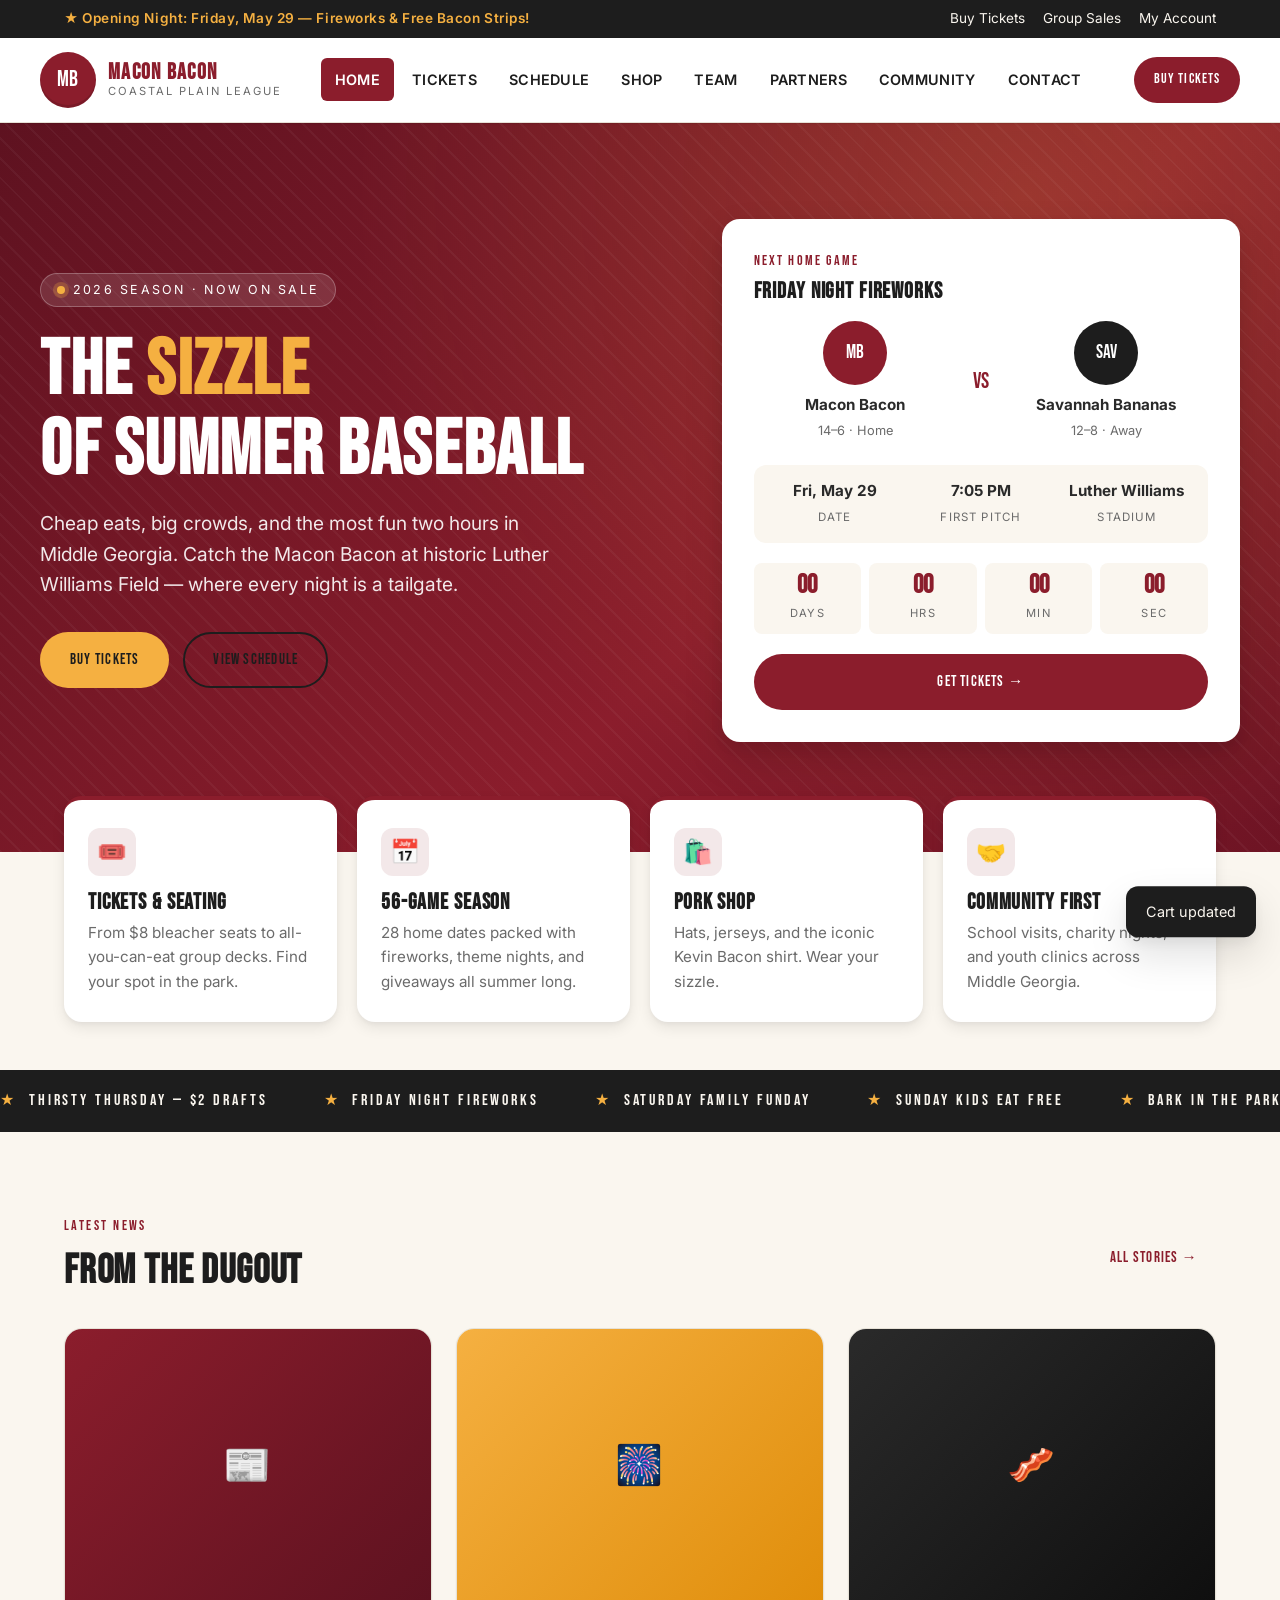
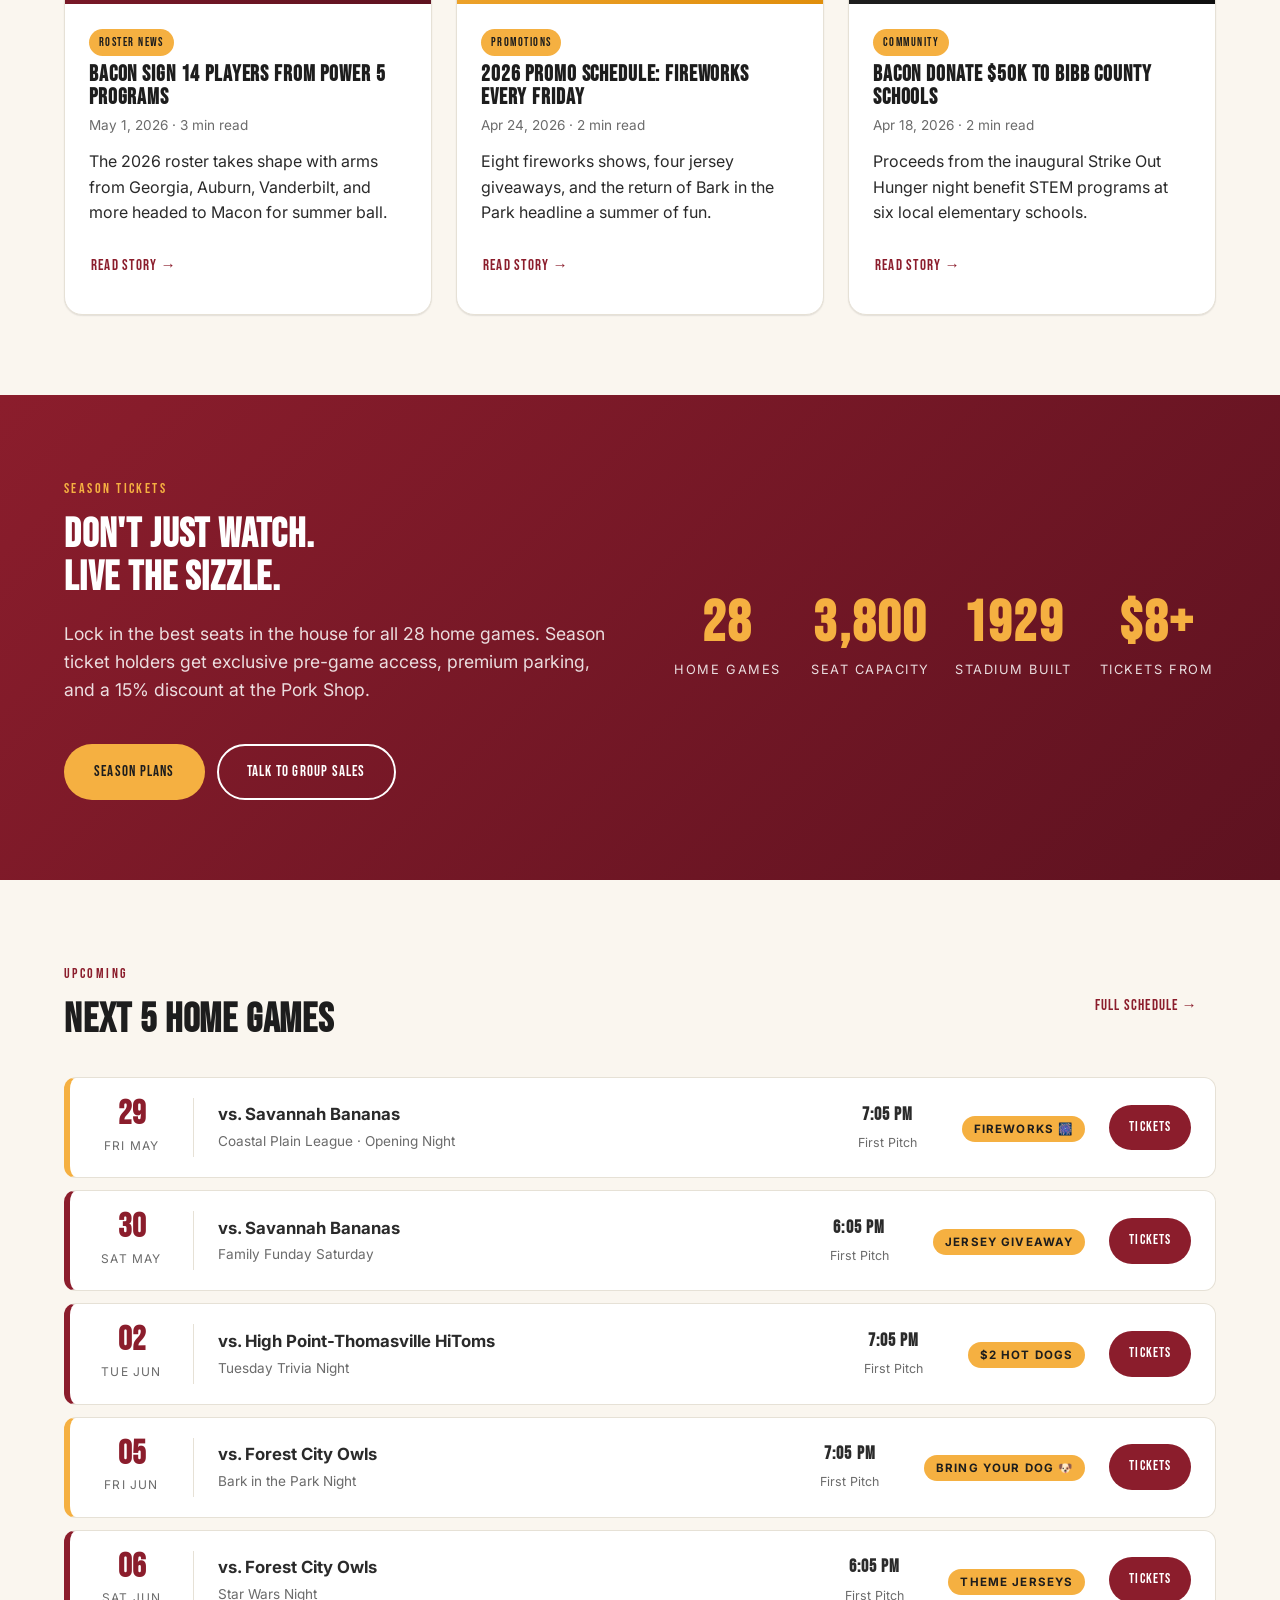
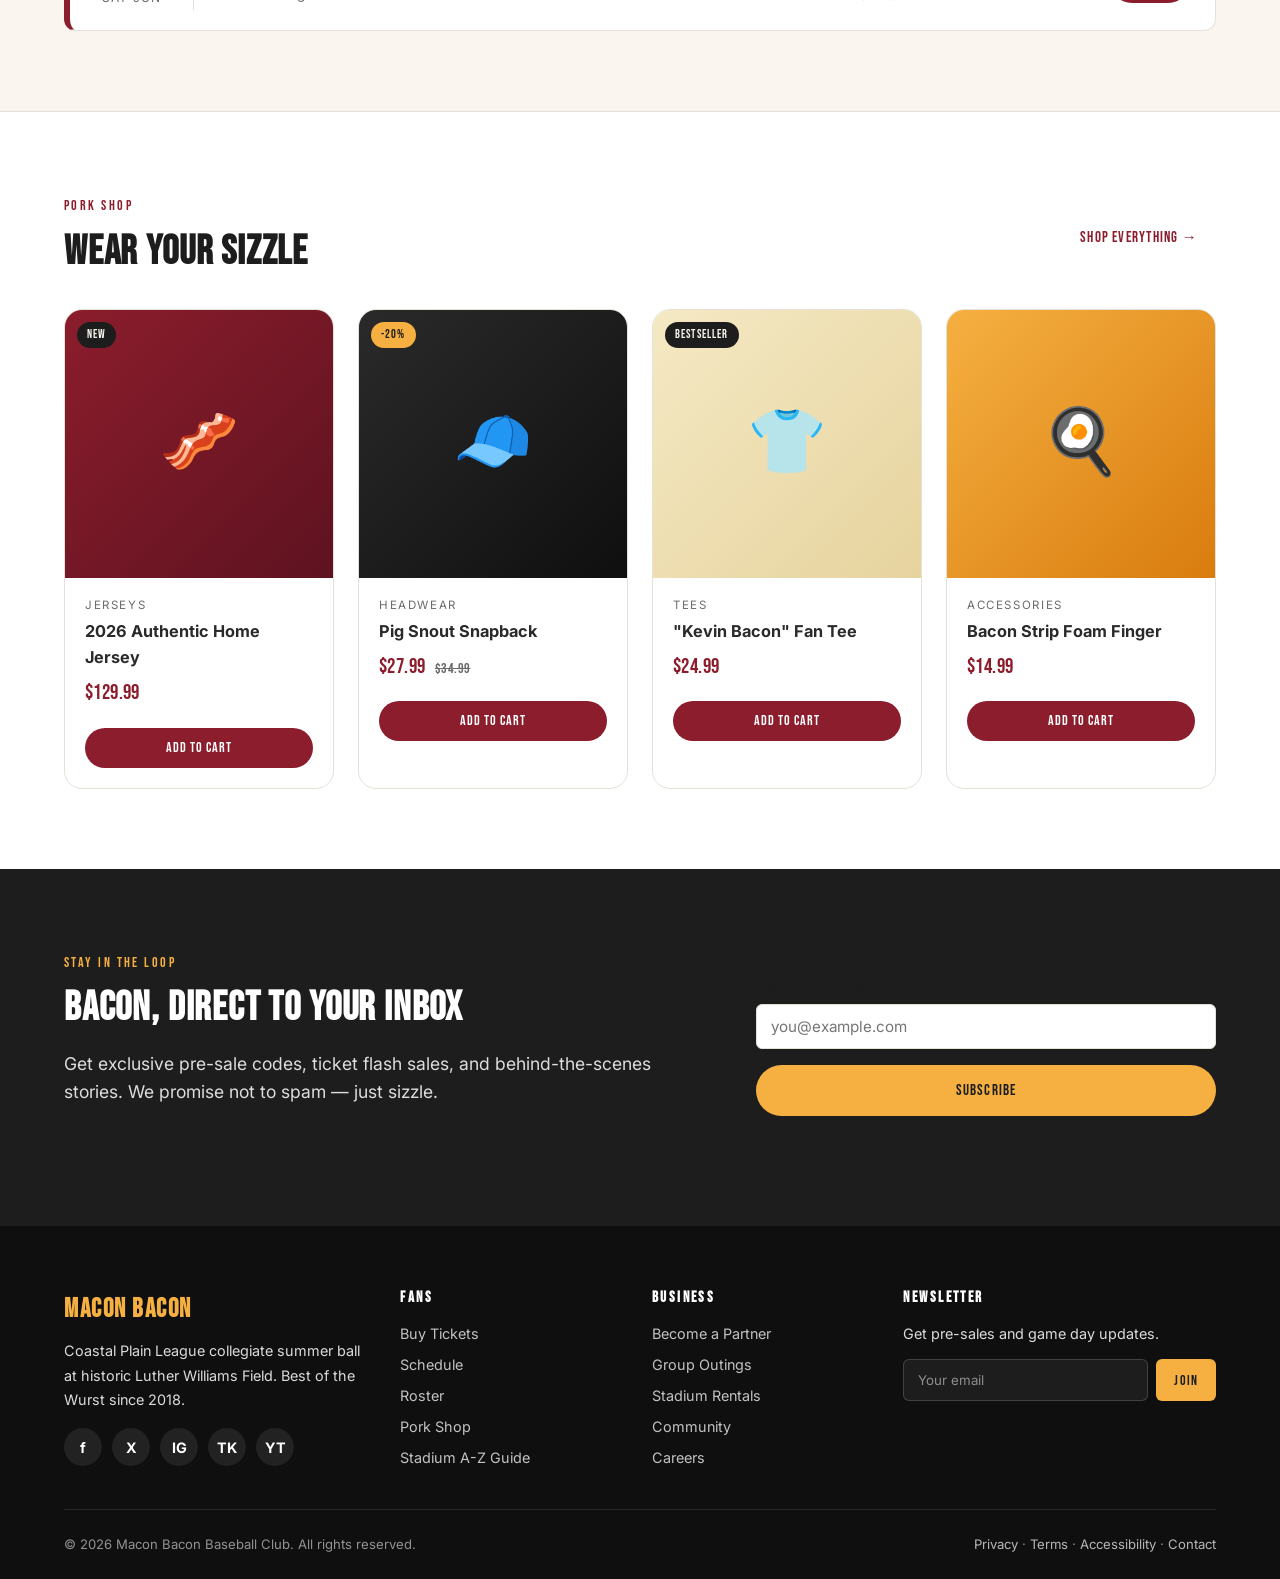
==== index.html @ 2bb83bff "Add modern demo website for Macon Bacon Eight-page static site with shared design system, responsive" ====
<!DOCTYPE html>
<html lang="en">
<head>
  <meta charset="UTF-8" />
  <meta name="viewport" content="width=device-width, initial-scale=1.0" />
  <title>Macon Bacon Baseball &mdash; Best of the Wurst</title>
  <meta name="description" content="Official home of the Macon Bacon — Coastal Plain League baseball at Luther Williams Field. Tickets, schedule, roster, merchandise and more." />
  <link rel="preconnect" href="https://fonts.googleapis.com">
  <link rel="preconnect" href="https://fonts.gstatic.com" crossorigin>
  <link href="https://fonts.googleapis.com/css2?family=Bebas+Neue&family=Inter:wght@400;500;600;700;800&display=swap" rel="stylesheet">
  <link rel="stylesheet" href="css/styles.css" />
</head>
<body>
  <!-- Top bar -->
  <div class="top-bar">
    <div class="container top-bar-inner">
      <div class="top-bar-promo">★ Opening Night: Friday, May 29 — Fireworks &amp; Free Bacon Strips!</div>
      <div class="top-bar-links">
        <a href="tickets.html">Buy Tickets</a>
        <a href="contact.html">Group Sales</a>
        <a href="#" aria-label="Account">My Account</a>
      </div>
    </div>
  </div>

  <!-- Header -->
  <header class="site-header">
    <div class="container nav">
      <a class="nav-logo" href="index.html">
        <div class="nav-logo-mark">MB</div>
        <div class="nav-logo-text">
          <strong>Macon Bacon</strong>
          <span>Coastal Plain League</span>
        </div>
      </a>
      <button class="nav-toggle" aria-label="Toggle menu"><span></span><span></span><span></span></button>
      <ul class="nav-menu">
        <li><a href="index.html">Home</a></li>
        <li><a href="tickets.html">Tickets</a></li>
        <li><a href="schedule.html">Schedule</a></li>
        <li><a href="shop.html">Shop</a></li>
        <li><a href="team.html">Team</a></li>
        <li><a href="sponsors.html">Partners</a></li>
        <li><a href="community.html">Community</a></li>
        <li><a href="contact.html">Contact</a></li>
      </ul>
      <div class="nav-actions">
        <a href="tickets.html" class="btn btn-primary btn-sm">Buy Tickets</a>
      </div>
    </div>
  </header>

  <!-- Hero -->
  <section class="hero">
    <div class="container hero-inner">
      <div>
        <span class="hero-tag"><span class="dot"></span> 2026 Season &middot; Now On Sale</span>
        <h1>The <span class="accent">Sizzle</span><br />of Summer Baseball</h1>
        <p class="lead">Cheap eats, big crowds, and the most fun two hours in Middle Georgia. Catch the Macon Bacon at historic Luther Williams Field — where every night is a tailgate.</p>
        <div class="hero-actions">
          <a href="tickets.html" class="btn btn-sizzle">Buy Tickets</a>
          <a href="schedule.html" class="btn btn-outline">View Schedule</a>
        </div>
      </div>
      <div class="hero-card">
        <div class="hero-card-eyebrow">Next Home Game</div>
        <h3 style="margin: 0;">Friday Night Fireworks</h3>
        <div class="matchup">
          <div class="matchup-team">
            <div class="crest home">MB</div>
            <strong>Macon Bacon</strong>
            <span>14&ndash;6 &middot; Home</span>
          </div>
          <div class="matchup-vs">VS</div>
          <div class="matchup-team">
            <div class="crest away">SAV</div>
            <strong>Savannah Bananas</strong>
            <span>12&ndash;8 &middot; Away</span>
          </div>
        </div>
        <div class="matchup-meta">
          <div><strong>Fri, May 29</strong><span>Date</span></div>
          <div><strong>7:05 PM</strong><span>First Pitch</span></div>
          <div><strong>Luther Williams</strong><span>Stadium</span></div>
        </div>
        <div class="countdown" data-countdown="2026-05-29T19:05:00" style="display:grid; grid-template-columns: repeat(4, 1fr); gap: 8px; margin-bottom: 20px;">
          <div style="text-align:center; background: var(--color-cream); border-radius: 8px; padding: 10px;">
            <strong style="font-family: var(--font-display); font-size: 1.6rem; display: block; line-height: 1; color: var(--color-bacon-red);" data-cd-d>00</strong>
            <span style="font-size:.7rem; letter-spacing: .12em; text-transform: uppercase; color: var(--color-muted);">Days</span>
          </div>
          <div style="text-align:center; background: var(--color-cream); border-radius: 8px; padding: 10px;">
            <strong style="font-family: var(--font-display); font-size: 1.6rem; display: block; line-height: 1; color: var(--color-bacon-red);" data-cd-h>00</strong>
            <span style="font-size:.7rem; letter-spacing: .12em; text-transform: uppercase; color: var(--color-muted);">Hrs</span>
          </div>
          <div style="text-align:center; background: var(--color-cream); border-radius: 8px; padding: 10px;">
            <strong style="font-family: var(--font-display); font-size: 1.6rem; display: block; line-height: 1; color: var(--color-bacon-red);" data-cd-m>00</strong>
            <span style="font-size:.7rem; letter-spacing: .12em; text-transform: uppercase; color: var(--color-muted);">Min</span>
          </div>
          <div style="text-align:center; background: var(--color-cream); border-radius: 8px; padding: 10px;">
            <strong style="font-family: var(--font-display); font-size: 1.6rem; display: block; line-height: 1; color: var(--color-bacon-red);" data-cd-s>00</strong>
            <span style="font-size:.7rem; letter-spacing: .12em; text-transform: uppercase; color: var(--color-muted);">Sec</span>
          </div>
        </div>
        <a href="tickets.html" class="btn btn-primary btn-block">Get Tickets &rarr;</a>
      </div>
    </div>
  </section>

  <!-- Features -->
  <section class="section-tight" style="padding-top: 0;">
    <div class="container">
      <div class="features">
        <div class="feature">
          <div class="feature-icon">🎟️</div>
          <h3>Tickets &amp; Seating</h3>
          <p>From $8 bleacher seats to all-you-can-eat group decks. Find your spot in the park.</p>
        </div>
        <div class="feature">
          <div class="feature-icon">📅</div>
          <h3>56-Game Season</h3>
          <p>28 home dates packed with fireworks, theme nights, and giveaways all summer long.</p>
        </div>
        <div class="feature">
          <div class="feature-icon">🛍️</div>
          <h3>Pork Shop</h3>
          <p>Hats, jerseys, and the iconic Kevin Bacon shirt. Wear your sizzle.</p>
        </div>
        <div class="feature">
          <div class="feature-icon">🤝</div>
          <h3>Community First</h3>
          <p>School visits, charity nights, and youth clinics across Middle Georgia.</p>
        </div>
      </div>
    </div>
  </section>

  <!-- Promo strip -->
  <div class="promo-strip">
    <div class="promo-strip-inner">
      <span>Thirsty Thursday — $2 Drafts</span>
      <span>Friday Night Fireworks</span>
      <span>Saturday Family Funday</span>
      <span>Sunday Kids Eat Free</span>
      <span>Bark in the Park — Bring Your Dog</span>
      <span>Military Appreciation Night</span>
      <span>Thirsty Thursday — $2 Drafts</span>
      <span>Friday Night Fireworks</span>
      <span>Saturday Family Funday</span>
      <span>Sunday Kids Eat Free</span>
      <span>Bark in the Park — Bring Your Dog</span>
      <span>Military Appreciation Night</span>
    </div>
  </div>

  <!-- News & Updates -->
  <section class="section">
    <div class="container">
      <div class="flex-between mb-3">
        <div>
          <span class="eyebrow">Latest News</span>
          <h2 class="section-title">From the Dugout</h2>
        </div>
        <a href="#" class="btn btn-ghost">All Stories &rarr;</a>
      </div>
      <div class="grid grid-3">
        <article class="card">
          <div class="card-img hero-bg">📰</div>
          <div class="card-body">
            <span class="card-tag">Roster News</span>
            <h3 class="card-title">Bacon Sign 14 Players from Power 5 Programs</h3>
            <div class="card-meta">May 1, 2026 &middot; 3 min read</div>
            <p>The 2026 roster takes shape with arms from Georgia, Auburn, Vanderbilt, and more headed to Macon for summer ball.</p>
            <a href="#" class="btn btn-ghost" style="padding-left:0;">Read Story &rarr;</a>
          </div>
        </article>
        <article class="card">
          <div class="card-img gold-bg">🎆</div>
          <div class="card-body">
            <span class="card-tag">Promotions</span>
            <h3 class="card-title">2026 Promo Schedule: Fireworks Every Friday</h3>
            <div class="card-meta">Apr 24, 2026 &middot; 2 min read</div>
            <p>Eight fireworks shows, four jersey giveaways, and the return of Bark in the Park headline a summer of fun.</p>
            <a href="#" class="btn btn-ghost" style="padding-left:0;">Read Story &rarr;</a>
          </div>
        </article>
        <article class="card">
          <div class="card-img dark-bg">🥓</div>
          <div class="card-body">
            <span class="card-tag">Community</span>
            <h3 class="card-title">Bacon Donate $50K to Bibb County Schools</h3>
            <div class="card-meta">Apr 18, 2026 &middot; 2 min read</div>
            <p>Proceeds from the inaugural Strike Out Hunger night benefit STEM programs at six local elementary schools.</p>
            <a href="#" class="btn btn-ghost" style="padding-left:0;">Read Story &rarr;</a>
          </div>
        </article>
      </div>
    </div>
  </section>

  <!-- Tickets CTA -->
  <section class="section section-red">
    <div class="container">
      <div style="display: grid; grid-template-columns: 1fr 1fr; gap: 56px; align-items: center;">
        <div>
          <span class="eyebrow">Season Tickets</span>
          <h2>Don't Just Watch.<br />Live the Sizzle.</h2>
          <p class="section-lead">Lock in the best seats in the house for all 28 home games. Season ticket holders get exclusive pre-game access, premium parking, and a 15% discount at the Pork Shop.</p>
          <div style="display:flex; gap: 12px; flex-wrap: wrap;">
            <a href="tickets.html" class="btn btn-sizzle">Season Plans</a>
            <a href="contact.html" class="btn btn-outline">Talk to Group Sales</a>
          </div>
        </div>
        <div class="stats">
          <div class="stat"><strong>28</strong><span>Home Games</span></div>
          <div class="stat"><strong>3,800</strong><span>Seat Capacity</span></div>
          <div class="stat"><strong>1929</strong><span>Stadium Built</span></div>
          <div class="stat"><strong>$8+</strong><span>Tickets From</span></div>
        </div>
      </div>
    </div>
  </section>

  <!-- Upcoming games -->
  <section class="section">
    <div class="container">
      <div class="flex-between mb-3">
        <div>
          <span class="eyebrow">Upcoming</span>
          <h2 class="section-title">Next 5 Home Games</h2>
        </div>
        <a href="schedule.html" class="btn btn-ghost">Full Schedule &rarr;</a>
      </div>
      <div class="schedule-list">
        <div class="game-row is-promo">
          <div class="game-date"><strong>29</strong><span>Fri May</span></div>
          <div class="game-matchup"><strong>vs. Savannah Bananas</strong><span>Coastal Plain League &middot; Opening Night</span></div>
          <div class="game-time"><strong>7:05 PM</strong><span>First Pitch</span></div>
          <div><span class="game-promo-tag">Fireworks 🎆</span></div>
          <a href="tickets.html" class="btn btn-primary btn-sm">Tickets</a>
        </div>
        <div class="game-row">
          <div class="game-date"><strong>30</strong><span>Sat May</span></div>
          <div class="game-matchup"><strong>vs. Savannah Bananas</strong><span>Family Funday Saturday</span></div>
          <div class="game-time"><strong>6:05 PM</strong><span>First Pitch</span></div>
          <div><span class="game-promo-tag">Jersey Giveaway</span></div>
          <a href="tickets.html" class="btn btn-primary btn-sm">Tickets</a>
        </div>
        <div class="game-row">
          <div class="game-date"><strong>02</strong><span>Tue Jun</span></div>
          <div class="game-matchup"><strong>vs. High Point-Thomasville HiToms</strong><span>Tuesday Trivia Night</span></div>
          <div class="game-time"><strong>7:05 PM</strong><span>First Pitch</span></div>
          <div><span class="game-promo-tag">$2 Hot Dogs</span></div>
          <a href="tickets.html" class="btn btn-primary btn-sm">Tickets</a>
        </div>
        <div class="game-row is-promo">
          <div class="game-date"><strong>05</strong><span>Fri Jun</span></div>
          <div class="game-matchup"><strong>vs. Forest City Owls</strong><span>Bark in the Park Night</span></div>
          <div class="game-time"><strong>7:05 PM</strong><span>First Pitch</span></div>
          <div><span class="game-promo-tag">Bring Your Dog 🐶</span></div>
          <a href="tickets.html" class="btn btn-primary btn-sm">Tickets</a>
        </div>
        <div class="game-row">
          <div class="game-date"><strong>06</strong><span>Sat Jun</span></div>
          <div class="game-matchup"><strong>vs. Forest City Owls</strong><span>Star Wars Night</span></div>
          <div class="game-time"><strong>6:05 PM</strong><span>First Pitch</span></div>
          <div><span class="game-promo-tag">Theme Jerseys</span></div>
          <a href="tickets.html" class="btn btn-primary btn-sm">Tickets</a>
        </div>
      </div>
    </div>
  </section>

  <!-- Featured merch -->
  <section class="section" style="background: var(--color-white); border-top: 1px solid var(--color-line);">
    <div class="container">
      <div class="flex-between mb-3">
        <div>
          <span class="eyebrow">Pork Shop</span>
          <h2 class="section-title">Wear Your Sizzle</h2>
        </div>
        <a href="shop.html" class="btn btn-ghost">Shop Everything &rarr;</a>
      </div>
      <div class="shop-grid">
        <div class="product">
          <div class="product-img bg-jersey">
            <span class="product-badge">New</span>
            🥓
          </div>
          <div class="product-body">
            <div class="product-cat">Jerseys</div>
            <div class="product-name">2026 Authentic Home Jersey</div>
            <div class="product-price">$129.99</div>
          </div>
          <div class="product-actions">
            <button class="btn btn-primary btn-sm btn-block" data-add-to-cart data-product="2026 Home Jersey">Add to Cart</button>
          </div>
        </div>
        <div class="product">
          <div class="product-img bg-hat">
            <span class="product-badge sale">-20%</span>
            🧢
          </div>
          <div class="product-body">
            <div class="product-cat">Headwear</div>
            <div class="product-name">Pig Snout Snapback</div>
            <div class="product-price">$27.99 <s>$34.99</s></div>
          </div>
          <div class="product-actions">
            <button class="btn btn-primary btn-sm btn-block" data-add-to-cart data-product="Pig Snout Snapback">Add to Cart</button>
          </div>
        </div>
        <div class="product">
          <div class="product-img bg-tee">
            <span class="product-badge">Bestseller</span>
            👕
          </div>
          <div class="product-body">
            <div class="product-cat">Tees</div>
            <div class="product-name">"Kevin Bacon" Fan Tee</div>
            <div class="product-price">$24.99</div>
          </div>
          <div class="product-actions">
            <button class="btn btn-primary btn-sm btn-block" data-add-to-cart data-product="Kevin Bacon Tee">Add to Cart</button>
          </div>
        </div>
        <div class="product">
          <div class="product-img bg-acc">
            🍳
          </div>
          <div class="product-body">
            <div class="product-cat">Accessories</div>
            <div class="product-name">Bacon Strip Foam Finger</div>
            <div class="product-price">$14.99</div>
          </div>
          <div class="product-actions">
            <button class="btn btn-primary btn-sm btn-block" data-add-to-cart data-product="Foam Finger">Add to Cart</button>
          </div>
        </div>
      </div>
    </div>
  </section>

  <!-- Newsletter -->
  <section class="section section-dark">
    <div class="container" style="display: grid; grid-template-columns: 1.4fr 1fr; gap: 48px; align-items: center;">
      <div>
        <span class="eyebrow">Stay in the Loop</span>
        <h2>Bacon, Direct to Your Inbox</h2>
        <p class="section-lead">Get exclusive pre-sale codes, ticket flash sales, and behind-the-scenes stories. We promise not to spam — just sizzle.</p>
      </div>
      <form class="form" data-demo-form>
        <div class="form-field">
          <label for="email">Email Address</label>
          <input id="email" type="email" placeholder="you@example.com" required />
        </div>
        <button type="submit" class="btn btn-sizzle">Subscribe</button>
        <div class="form-success">You're on the list — check your inbox for your welcome offer.</div>
      </form>
    </div>
  </section>

  <!-- Footer -->
  <footer class="site-footer footer">
    <div class="container">
      <div class="footer-grid">
        <div class="footer-brand">
          <strong>MACON BACON</strong>
          <p>Coastal Plain League collegiate summer ball at historic Luther Williams Field. Best of the Wurst since 2018.</p>
          <div class="socials">
            <a class="social-btn" href="#" aria-label="Facebook">f</a>
            <a class="social-btn" href="#" aria-label="Twitter / X">X</a>
            <a class="social-btn" href="#" aria-label="Instagram">IG</a>
            <a class="social-btn" href="#" aria-label="TikTok">TK</a>
            <a class="social-btn" href="#" aria-label="YouTube">YT</a>
          </div>
        </div>
        <div>
          <h4>Fans</h4>
          <ul class="footer-links">
            <li><a href="tickets.html">Buy Tickets</a></li>
            <li><a href="schedule.html">Schedule</a></li>
            <li><a href="team.html">Roster</a></li>
            <li><a href="shop.html">Pork Shop</a></li>
            <li><a href="#">Stadium A-Z Guide</a></li>
          </ul>
        </div>
        <div>
          <h4>Business</h4>
          <ul class="footer-links">
            <li><a href="sponsors.html">Become a Partner</a></li>
            <li><a href="contact.html">Group Outings</a></li>
            <li><a href="contact.html">Stadium Rentals</a></li>
            <li><a href="community.html">Community</a></li>
            <li><a href="#">Careers</a></li>
          </ul>
        </div>
        <div>
          <h4>Newsletter</h4>
          <p style="font-size: 0.9rem;">Get pre-sales and game day updates.</p>
          <form class="newsletter" data-demo-form>
            <input type="email" placeholder="Your email" required />
            <button type="submit">Join</button>
          </form>
          <div class="form-success" style="margin-top: 10px;">Subscribed!</div>
        </div>
      </div>
      <div class="footer-bottom">
        <div>&copy; 2026 Macon Bacon Baseball Club. All rights reserved.</div>
        <div>
          <a href="#">Privacy</a> &middot;
          <a href="#">Terms</a> &middot;
          <a href="#">Accessibility</a> &middot;
          <a href="contact.html">Contact</a>
        </div>
      </div>
    </div>
  </footer>

  <div class="cart-toast" data-cart-toast>Cart updated</div>
  <script src="js/main.js"></script>
</body>
</html>
---- css/styles.css ----
/* ==========================================================
   Macon Bacon - Modern Demo Site
   Brand: deep red/maroon, cream, sizzle gold
   ========================================================== */

:root {
  --color-bacon-red: #8b1d2c;
  --color-bacon-red-dark: #5e1220;
  --color-bacon-red-light: #b73347;
  --color-sizzle: #f5b041;
  --color-cream: #faf6ef;
  --color-charcoal: #1d1d1d;
  --color-ink: #2a2a2a;
  --color-muted: #6b6b6b;
  --color-line: #e6e1d6;
  --color-white: #ffffff;
  --color-success: #2f9e6c;
  --color-warning: #d97706;

  --font-display: 'Bebas Neue', 'Oswald', 'Arial Narrow', Impact, sans-serif;
  --font-body: 'Inter', system-ui, -apple-system, 'Segoe UI', Roboto, sans-serif;

  --shadow-sm: 0 1px 2px rgba(0, 0, 0, 0.06), 0 1px 1px rgba(0, 0, 0, 0.04);
  --shadow-md: 0 6px 14px rgba(0, 0, 0, 0.08), 0 2px 4px rgba(0, 0, 0, 0.04);
  --shadow-lg: 0 18px 40px rgba(0, 0, 0, 0.12), 0 6px 14px rgba(0, 0, 0, 0.06);

  --radius-sm: 6px;
  --radius-md: 12px;
  --radius-lg: 18px;
  --radius-pill: 999px;

  --container: 1200px;
}

/* Reset --------------------------------------------------- */
*, *::before, *::after { box-sizing: border-box; }
html { scroll-behavior: smooth; }
body {
  margin: 0;
  font-family: var(--font-body);
  font-size: 16px;
  line-height: 1.6;
  color: var(--color-ink);
  background: var(--color-cream);
  -webkit-font-smoothing: antialiased;
}
img { max-width: 100%; display: block; }
a { color: var(--color-bacon-red); text-decoration: none; transition: color 0.2s ease; }
a:hover { color: var(--color-bacon-red-dark); }
button { font-family: inherit; cursor: pointer; }
h1, h2, h3, h4 {
  font-family: var(--font-display);
  letter-spacing: 0.02em;
  line-height: 1.05;
  margin: 0 0 0.5em;
  color: var(--color-charcoal);
  text-transform: uppercase;
}
h1 { font-size: clamp(2.5rem, 5vw, 4.5rem); }
h2 { font-size: clamp(1.85rem, 3.2vw, 2.75rem); }
h3 { font-size: 1.35rem; letter-spacing: 0.04em; }
h4 { font-size: 1.05rem; letter-spacing: 0.06em; }
p { margin: 0 0 1em; }

/* Layout helpers ------------------------------------------ */
.container {
  width: 100%;
  max-width: var(--container);
  padding: 0 24px;
  margin: 0 auto;
}
.section { padding: 80px 0; }
.section-tight { padding: 48px 0; }
.section-dark {
  background: var(--color-charcoal);
  color: var(--color-cream);
}
.section-dark h1, .section-dark h2, .section-dark h3, .section-dark h4 { color: var(--color-white); }
.section-red {
  background: linear-gradient(135deg, var(--color-bacon-red) 0%, var(--color-bacon-red-dark) 100%);
  color: var(--color-white);
}
.section-red h1, .section-red h2, .section-red h3, .section-red h4 { color: var(--color-white); }

.eyebrow {
  display: inline-block;
  font-family: var(--font-display);
  letter-spacing: 0.18em;
  font-size: 0.85rem;
  color: var(--color-bacon-red);
  margin-bottom: 12px;
  text-transform: uppercase;
}
.section-dark .eyebrow, .section-red .eyebrow {
  color: var(--color-sizzle);
}
.section-title { margin-bottom: 12px; }
.section-lead {
  max-width: 720px;
  color: var(--color-muted);
  font-size: 1.1rem;
  margin-bottom: 40px;
}
.section-red .section-lead, .section-dark .section-lead { color: rgba(255, 255, 255, 0.85); }

/* Buttons ------------------------------------------------- */
.btn {
  display: inline-flex;
  align-items: center;
  justify-content: center;
  gap: 8px;
  padding: 14px 28px;
  border-radius: var(--radius-pill);
  border: 2px solid transparent;
  font-family: var(--font-display);
  letter-spacing: 0.08em;
  font-size: 0.95rem;
  text-transform: uppercase;
  text-decoration: none;
  transition: transform 0.18s ease, box-shadow 0.18s ease, background 0.18s ease, color 0.18s ease;
  white-space: nowrap;
}
.btn:hover { transform: translateY(-2px); box-shadow: var(--shadow-md); }
.btn-primary {
  background: var(--color-bacon-red);
  color: var(--color-white);
}
.btn-primary:hover { background: var(--color-bacon-red-dark); color: var(--color-white); }
.btn-sizzle {
  background: var(--color-sizzle);
  color: var(--color-charcoal);
}
.btn-sizzle:hover { background: #e69e2c; color: var(--color-charcoal); }
.btn-outline {
  background: transparent;
  border-color: currentColor;
  color: var(--color-charcoal);
}
.btn-outline:hover { background: var(--color-charcoal); color: var(--color-white); }
.section-dark .btn-outline, .section-red .btn-outline { color: var(--color-white); }
.section-dark .btn-outline:hover, .section-red .btn-outline:hover {
  background: var(--color-white);
  color: var(--color-bacon-red);
}
.btn-ghost {
  background: transparent;
  color: var(--color-bacon-red);
  padding: 10px 16px;
}
.btn-ghost:hover { background: rgba(139, 29, 44, 0.08); color: var(--color-bacon-red-dark); }
.btn-sm { padding: 10px 18px; font-size: 0.85rem; }
.btn-block { width: 100%; }

/* Top bar + navigation ----------------------------------- */
.top-bar {
  background: var(--color-charcoal);
  color: var(--color-cream);
  font-size: 0.85rem;
  padding: 8px 0;
}
.top-bar-inner {
  display: flex;
  justify-content: space-between;
  align-items: center;
  flex-wrap: wrap;
  gap: 12px;
}
.top-bar a { color: var(--color-cream); }
.top-bar a:hover { color: var(--color-sizzle); }
.top-bar-links { display: flex; gap: 18px; }
.top-bar-promo { color: var(--color-sizzle); font-weight: 600; letter-spacing: 0.04em; }

.site-header {
  background: var(--color-white);
  border-bottom: 1px solid var(--color-line);
  position: sticky;
  top: 0;
  z-index: 100;
  box-shadow: var(--shadow-sm);
}
.nav {
  display: flex;
  align-items: center;
  justify-content: space-between;
  gap: 24px;
  padding: 14px 0;
}
.nav-logo {
  display: flex;
  align-items: center;
  gap: 12px;
  text-decoration: none;
  color: var(--color-charcoal);
}
.nav-logo-mark {
  width: 56px;
  height: 56px;
  border-radius: 50%;
  background: var(--color-bacon-red);
  display: grid;
  place-items: center;
  color: var(--color-white);
  font-family: var(--font-display);
  font-size: 1.4rem;
  letter-spacing: 0.04em;
  box-shadow: inset 0 -3px 0 rgba(0, 0, 0, 0.12);
}
.nav-logo-text {
  display: flex;
  flex-direction: column;
  line-height: 1;
}
.nav-logo-text strong {
  font-family: var(--font-display);
  font-size: 1.35rem;
  letter-spacing: 0.06em;
  color: var(--color-bacon-red);
}
.nav-logo-text span {
  font-size: 0.7rem;
  letter-spacing: 0.18em;
  text-transform: uppercase;
  color: var(--color-muted);
  margin-top: 2px;
}
.nav-menu {
  display: flex;
  gap: 4px;
  list-style: none;
  margin: 0;
  padding: 0;
}
.nav-menu a {
  display: inline-block;
  padding: 10px 14px;
  font-weight: 600;
  font-size: 0.9rem;
  color: var(--color-charcoal);
  border-radius: var(--radius-sm);
  letter-spacing: 0.02em;
  text-transform: uppercase;
}
.nav-menu a:hover, .nav-menu a.is-active {
  background: var(--color-bacon-red);
  color: var(--color-white);
}
.nav-actions { display: flex; gap: 10px; align-items: center; }
.nav-toggle {
  display: none;
  background: transparent;
  border: 0;
  width: 44px;
  height: 44px;
  padding: 0;
  position: relative;
}
.nav-toggle span {
  display: block;
  width: 26px;
  height: 3px;
  background: var(--color-charcoal);
  margin: 5px auto;
  border-radius: 2px;
  transition: transform 0.2s ease, opacity 0.2s ease;
}

/* Hero --------------------------------------------------- */
.hero {
  position: relative;
  background:
    radial-gradient(circle at 80% 10%, rgba(245, 176, 65, 0.18), transparent 55%),
    linear-gradient(135deg, var(--color-bacon-red-dark) 0%, var(--color-bacon-red) 60%, #6e1424 100%);
  color: var(--color-white);
  overflow: hidden;
}
.hero::before {
  content: "";
  position: absolute;
  inset: 0;
  background-image:
    repeating-linear-gradient(45deg, rgba(255,255,255,0.04) 0 2px, transparent 2px 14px);
  pointer-events: none;
}
.hero-inner {
  position: relative;
  display: grid;
  grid-template-columns: 1.1fr 0.9fr;
  gap: 48px;
  align-items: center;
  padding: 96px 0 110px;
}
.hero-tag {
  display: inline-flex;
  align-items: center;
  gap: 8px;
  background: rgba(255, 255, 255, 0.12);
  border: 1px solid rgba(255, 255, 255, 0.25);
  border-radius: var(--radius-pill);
  padding: 6px 16px;
  font-size: 0.78rem;
  letter-spacing: 0.18em;
  text-transform: uppercase;
  margin-bottom: 24px;
}
.hero-tag .dot {
  width: 8px; height: 8px; border-radius: 50%; background: var(--color-sizzle);
  box-shadow: 0 0 0 4px rgba(245, 176, 65, 0.25);
  animation: pulse 1.6s infinite;
}
@keyframes pulse {
  0%, 100% { box-shadow: 0 0 0 4px rgba(245, 176, 65, 0.25); }
  50% { box-shadow: 0 0 0 10px rgba(245, 176, 65, 0); }
}
.hero h1 {
  color: var(--color-white);
  font-size: clamp(2.8rem, 6vw, 5.5rem);
  margin-bottom: 16px;
}
.hero h1 .accent { color: var(--color-sizzle); }
.hero p.lead {
  font-size: 1.2rem;
  color: rgba(255, 255, 255, 0.9);
  max-width: 540px;
  margin-bottom: 32px;
}
.hero-actions { display: flex; gap: 14px; flex-wrap: wrap; }

.hero-card {
  background: var(--color-white);
  color: var(--color-ink);
  padding: 32px;
  border-radius: var(--radius-lg);
  box-shadow: var(--shadow-lg);
  position: relative;
}
.hero-card::after {
  content: "";
  position: absolute;
  inset: -10px -10px auto auto;
  width: 80px;
  height: 80px;
  background: var(--color-sizzle);
  border-radius: 50%;
  z-index: -1;
}
.hero-card-eyebrow {
  font-family: var(--font-display);
  letter-spacing: 0.16em;
  text-transform: uppercase;
  color: var(--color-bacon-red);
  font-size: 0.85rem;
  margin-bottom: 8px;
}
.matchup {
  display: grid;
  grid-template-columns: 1fr auto 1fr;
  align-items: center;
  gap: 16px;
  margin: 18px 0 22px;
}
.matchup-team { text-align: center; }
.matchup-team .crest {
  width: 64px; height: 64px;
  border-radius: 50%;
  display: grid; place-items: center;
  margin: 0 auto 8px;
  font-family: var(--font-display);
  font-size: 1.2rem;
  color: var(--color-white);
}
.crest.home { background: var(--color-bacon-red); }
.crest.away { background: var(--color-charcoal); }
.matchup-team strong { display: block; font-size: 0.95rem; }
.matchup-team span { color: var(--color-muted); font-size: 0.8rem; }
.matchup-vs {
  font-family: var(--font-display);
  font-size: 1.4rem;
  color: var(--color-bacon-red);
}
.matchup-meta {
  display: grid;
  grid-template-columns: repeat(3, 1fr);
  gap: 8px;
  background: var(--color-cream);
  border-radius: var(--radius-md);
  padding: 14px 12px;
  margin-bottom: 20px;
}
.matchup-meta div { text-align: center; }
.matchup-meta strong { display: block; font-size: 0.95rem; }
.matchup-meta span { font-size: 0.72rem; color: var(--color-muted); text-transform: uppercase; letter-spacing: 0.1em; }

/* Promo strip -------------------------------------------- */
.promo-strip {
  background: var(--color-charcoal);
  color: var(--color-cream);
  padding: 18px 0;
  overflow: hidden;
}
.promo-strip-inner {
  display: flex;
  gap: 56px;
  align-items: center;
  font-family: var(--font-display);
  letter-spacing: 0.18em;
  text-transform: uppercase;
  font-size: 1rem;
  white-space: nowrap;
  animation: marquee 30s linear infinite;
}
.promo-strip-inner span { display: inline-flex; align-items: center; gap: 12px; }
.promo-strip-inner span::before {
  content: "★";
  color: var(--color-sizzle);
}
@keyframes marquee {
  from { transform: translateX(0); }
  to   { transform: translateX(-50%); }
}

/* Cards & grids ------------------------------------------ */
.grid {
  display: grid;
  gap: 24px;
}
.grid-2 { grid-template-columns: repeat(2, 1fr); }
.grid-3 { grid-template-columns: repeat(3, 1fr); }
.grid-4 { grid-template-columns: repeat(4, 1fr); }

.card {
  background: var(--color-white);
  border-radius: var(--radius-lg);
  box-shadow: var(--shadow-sm);
  border: 1px solid var(--color-line);
  overflow: hidden;
  transition: transform 0.2s ease, box-shadow 0.2s ease;
}
.card:hover { transform: translateY(-4px); box-shadow: var(--shadow-md); }
.card-body { padding: 24px; }
.card-img {
  aspect-ratio: 4 / 3;
  background: var(--color-cream);
  display: grid;
  place-items: center;
  font-family: var(--font-display);
  font-size: 2.4rem;
  color: var(--color-bacon-red);
  letter-spacing: 0.04em;
  position: relative;
  overflow: hidden;
}
.card-img.hero-bg {
  background: linear-gradient(135deg, var(--color-bacon-red) 0%, var(--color-bacon-red-dark) 100%);
  color: var(--color-sizzle);
}
.card-img.gold-bg {
  background: linear-gradient(135deg, #f5b041 0%, #e08e0b 100%);
  color: var(--color-charcoal);
}
.card-img.dark-bg {
  background: linear-gradient(135deg, #2a2a2a 0%, #0f0f0f 100%);
  color: var(--color-sizzle);
}
.card-tag {
  display: inline-block;
  background: var(--color-sizzle);
  color: var(--color-charcoal);
  font-family: var(--font-display);
  letter-spacing: 0.12em;
  font-size: 0.75rem;
  padding: 4px 10px;
  border-radius: var(--radius-pill);
  margin-bottom: 8px;
  text-transform: uppercase;
}
.card-title { margin-bottom: 6px; }
.card-meta { font-size: 0.85rem; color: var(--color-muted); margin-bottom: 12px; }

/* Feature blocks ----------------------------------------- */
.features {
  display: grid;
  grid-template-columns: repeat(4, 1fr);
  gap: 20px;
  margin-top: -56px;
  position: relative;
  z-index: 5;
}
.feature {
  background: var(--color-white);
  padding: 28px 24px;
  border-radius: var(--radius-lg);
  box-shadow: var(--shadow-md);
  border-top: 4px solid var(--color-bacon-red);
}
.feature-icon {
  width: 48px;
  height: 48px;
  border-radius: var(--radius-md);
  background: rgba(139, 29, 44, 0.1);
  display: grid;
  place-items: center;
  font-size: 1.5rem;
  margin-bottom: 16px;
}
.feature h3 { margin-bottom: 6px; }
.feature p { color: var(--color-muted); font-size: 0.95rem; margin-bottom: 0; }

/* Stats banner ------------------------------------------- */
.stats {
  display: grid;
  grid-template-columns: repeat(4, 1fr);
  gap: 24px;
  text-align: center;
}
.stat strong {
  display: block;
  font-family: var(--font-display);
  font-size: clamp(2.4rem, 5vw, 3.6rem);
  color: var(--color-sizzle);
  letter-spacing: 0.04em;
  line-height: 1;
}
.stat span {
  display: block;
  margin-top: 8px;
  text-transform: uppercase;
  letter-spacing: 0.12em;
  font-size: 0.8rem;
  color: rgba(255, 255, 255, 0.85);
}

/* Schedule ----------------------------------------------- */
.schedule-list { display: flex; flex-direction: column; gap: 12px; }
.game-row {
  display: grid;
  grid-template-columns: 100px 1fr auto auto auto;
  gap: 24px;
  align-items: center;
  background: var(--color-white);
  border: 1px solid var(--color-line);
  border-left: 6px solid var(--color-bacon-red);
  padding: 20px 24px;
  border-radius: var(--radius-md);
  transition: box-shadow 0.2s ease, transform 0.2s ease;
}
.game-row:hover { box-shadow: var(--shadow-md); transform: translateX(4px); }
.game-row.is-away { border-left-color: var(--color-charcoal); }
.game-row.is-promo { border-left-color: var(--color-sizzle); }
.game-date {
  text-align: center;
  border-right: 1px solid var(--color-line);
  padding-right: 24px;
}
.game-date strong {
  display: block;
  font-family: var(--font-display);
  font-size: 2.1rem;
  color: var(--color-bacon-red);
  line-height: 1;
}
.game-date span {
  font-size: 0.75rem;
  text-transform: uppercase;
  letter-spacing: 0.1em;
  color: var(--color-muted);
}
.game-matchup strong {
  display: block;
  font-size: 1.05rem;
  font-weight: 700;
}
.game-matchup span {
  font-size: 0.85rem;
  color: var(--color-muted);
}
.game-time {
  text-align: center;
  min-width: 100px;
}
.game-time strong {
  display: block;
  font-family: var(--font-display);
  letter-spacing: 0.06em;
  font-size: 1.1rem;
}
.game-time span { font-size: 0.78rem; color: var(--color-muted); }
.game-promo-tag {
  background: var(--color-sizzle);
  color: var(--color-charcoal);
  font-size: 0.72rem;
  letter-spacing: 0.1em;
  text-transform: uppercase;
  padding: 6px 12px;
  border-radius: var(--radius-pill);
  font-weight: 700;
}
.game-promo-tag.away { background: var(--color-charcoal); color: var(--color-cream); }

/* Filters ------------------------------------------------ */
.filter-bar {
  display: flex;
  flex-wrap: wrap;
  gap: 10px;
  background: var(--color-white);
  padding: 16px;
  border-radius: var(--radius-md);
  box-shadow: var(--shadow-sm);
  border: 1px solid var(--color-line);
  margin-bottom: 28px;
  align-items: center;
}
.filter-label { font-size: 0.85rem; color: var(--color-muted); margin-right: 4px; font-weight: 600; }
.filter-pill {
  border: 1px solid var(--color-line);
  background: var(--color-white);
  padding: 8px 16px;
  border-radius: var(--radius-pill);
  font-size: 0.85rem;
  font-weight: 600;
  color: var(--color-ink);
  transition: background 0.18s ease, color 0.18s ease, border-color 0.18s ease;
}
.filter-pill:hover { border-color: var(--color-bacon-red); }
.filter-pill.is-active {
  background: var(--color-bacon-red);
  color: var(--color-white);
  border-color: var(--color-bacon-red);
}

/* Tickets ------------------------------------------------ */
.ticket-tiers {
  display: grid;
  grid-template-columns: repeat(3, 1fr);
  gap: 24px;
}
.ticket-tier {
  background: var(--color-white);
  border-radius: var(--radius-lg);
  border: 1px solid var(--color-line);
  padding: 32px;
  text-align: center;
  position: relative;
  transition: transform 0.2s ease, box-shadow 0.2s ease;
}
.ticket-tier:hover { transform: translateY(-6px); box-shadow: var(--shadow-md); }
.ticket-tier.is-popular {
  border: 2px solid var(--color-bacon-red);
  background: linear-gradient(180deg, #fff 0%, #fff 60%, rgba(245, 176, 65, 0.1) 100%);
}
.ticket-tier.is-popular::before {
  content: "Most Popular";
  position: absolute;
  top: -14px;
  left: 50%;
  transform: translateX(-50%);
  background: var(--color-bacon-red);
  color: var(--color-white);
  font-family: var(--font-display);
  letter-spacing: 0.12em;
  font-size: 0.78rem;
  padding: 6px 14px;
  border-radius: var(--radius-pill);
  text-transform: uppercase;
}
.ticket-tier h3 { color: var(--color-bacon-red); }
.ticket-price {
  font-family: var(--font-display);
  font-size: 3.4rem;
  color: var(--color-charcoal);
  letter-spacing: 0.02em;
  margin: 12px 0;
  line-height: 1;
}
.ticket-price small {
  font-size: 0.95rem;
  color: var(--color-muted);
  font-family: var(--font-body);
  letter-spacing: 0;
}
.ticket-features {
  list-style: none;
  padding: 0;
  margin: 24px 0;
  text-align: left;
}
.ticket-features li {
  padding: 10px 0;
  border-bottom: 1px solid var(--color-line);
  display: flex;
  gap: 10px;
  align-items: flex-start;
  font-size: 0.95rem;
}
.ticket-features li::before {
  content: "✓";
  color: var(--color-success);
  font-weight: 800;
}
.ticket-features li.disabled { opacity: 0.4; }
.ticket-features li.disabled::before { content: "✕"; color: var(--color-muted); }

/* Stadium / seating chart -------------------------------- */
.seating {
  background: var(--color-white);
  border-radius: var(--radius-lg);
  border: 1px solid var(--color-line);
  padding: 32px;
  box-shadow: var(--shadow-sm);
}
.seating-chart {
  position: relative;
  background: #213b1f;
  border-radius: var(--radius-md);
  aspect-ratio: 2 / 1;
  overflow: hidden;
  display: grid;
  place-items: center;
}
.seating-chart::before {
  content: "";
  position: absolute;
  width: 80%;
  height: 80%;
  border-top: 4px solid #f5e9c4;
  border-radius: 50% 50% 0 0 / 100% 100% 0 0;
  top: 36%;
}
.field {
  position: absolute;
  bottom: 12%;
  width: 30%;
  height: 30%;
  background: #d2b16a;
  clip-path: polygon(50% 100%, 0 50%, 50% 0, 100% 50%);
}
.section-pad {
  position: absolute;
  background: var(--color-bacon-red);
  border-radius: var(--radius-sm);
  padding: 8px 12px;
  color: var(--color-white);
  font-family: var(--font-display);
  font-size: 0.82rem;
  letter-spacing: 0.06em;
  cursor: pointer;
  transition: transform 0.18s ease, background 0.18s ease;
  text-align: center;
}
.section-pad:hover { transform: scale(1.06); background: var(--color-bacon-red-dark); }
.section-pad strong { display: block; font-size: 0.95rem; }
.section-pad span { font-size: 0.7rem; opacity: 0.8; letter-spacing: 0.04em; }
.section-pad.tier-premium { background: var(--color-sizzle); color: var(--color-charcoal); }
.section-pad.tier-premium:hover { background: #e69e2c; }
.section-pad.tier-grass { background: #2f7a3e; }
.section-pad.tier-grass:hover { background: #226030; }

.seating-legend {
  display: flex;
  flex-wrap: wrap;
  gap: 18px;
  margin-top: 20px;
  font-size: 0.85rem;
}
.legend-item { display: flex; align-items: center; gap: 8px; }
.legend-swatch {
  width: 16px; height: 16px; border-radius: 4px;
}

/* Shop --------------------------------------------------- */
.shop-grid { display: grid; grid-template-columns: repeat(4, 1fr); gap: 24px; }
.product { background: var(--color-white); border-radius: var(--radius-lg); border: 1px solid var(--color-line); overflow: hidden; transition: transform 0.2s ease, box-shadow 0.2s ease; }
.product:hover { transform: translateY(-4px); box-shadow: var(--shadow-md); }
.product-img {
  aspect-ratio: 1;
  display: grid;
  place-items: center;
  font-family: var(--font-display);
  font-size: 4rem;
  position: relative;
  overflow: hidden;
}
.product-img.bg-jersey { background: linear-gradient(135deg, var(--color-bacon-red), var(--color-bacon-red-dark)); color: var(--color-sizzle); }
.product-img.bg-hat { background: linear-gradient(135deg, #2a2a2a, #0f0f0f); color: var(--color-sizzle); }
.product-img.bg-tee { background: linear-gradient(135deg, #f5e9c4, #e6d39e); color: var(--color-bacon-red); }
.product-img.bg-acc { background: linear-gradient(135deg, var(--color-sizzle), #d97c0e); color: var(--color-charcoal); }
.product-img.bg-bacon { background: linear-gradient(135deg, #b73347, #6e1424); color: #fff; }
.product-badge {
  position: absolute;
  top: 12px; left: 12px;
  background: var(--color-charcoal);
  color: var(--color-cream);
  font-family: var(--font-display);
  letter-spacing: 0.1em;
  text-transform: uppercase;
  font-size: 0.72rem;
  padding: 4px 10px;
  border-radius: var(--radius-pill);
}
.product-badge.sale { background: var(--color-sizzle); color: var(--color-charcoal); }
.product-body { padding: 18px 20px; }
.product-cat {
  font-size: 0.72rem;
  letter-spacing: 0.14em;
  text-transform: uppercase;
  color: var(--color-muted);
  margin-bottom: 4px;
}
.product-name { font-weight: 700; margin-bottom: 6px; font-size: 1.02rem; }
.product-price { font-family: var(--font-display); font-size: 1.3rem; color: var(--color-bacon-red); letter-spacing: 0.02em; }
.product-price s { color: var(--color-muted); font-size: 0.85rem; margin-left: 6px; }
.product-actions { display: flex; gap: 8px; padding: 0 20px 20px; }
.cart-toast {
  position: fixed;
  bottom: 24px;
  right: 24px;
  background: var(--color-charcoal);
  color: var(--color-cream);
  padding: 14px 20px;
  border-radius: var(--radius-md);
  font-size: 0.9rem;
  z-index: 200;
  box-shadow: var(--shadow-lg);
  transform: translateY(120%);
  transition: transform 0.3s ease;
}
.cart-toast.show { transform: translateY(0); }
.cart-toast strong { color: var(--color-sizzle); }

/* Roster ------------------------------------------------- */
.roster-grid {
  display: grid;
  grid-template-columns: repeat(4, 1fr);
  gap: 24px;
}
.player {
  background: var(--color-white);
  border-radius: var(--radius-lg);
  overflow: hidden;
  border: 1px solid var(--color-line);
  text-align: center;
  position: relative;
  transition: transform 0.2s ease, box-shadow 0.2s ease;
}
.player:hover { transform: translateY(-4px); box-shadow: var(--shadow-md); }
.player-photo {
  aspect-ratio: 1;
  background: linear-gradient(180deg, var(--color-bacon-red) 0%, var(--color-bacon-red-dark) 100%);
  display: grid;
  place-items: center;
  position: relative;
  overflow: hidden;
}
.player-photo .number {
  font-family: var(--font-display);
  font-size: 6rem;
  color: rgba(255,255,255,0.18);
  position: absolute;
  inset: 0;
  display: grid;
  place-items: center;
  letter-spacing: 0.04em;
}
.player-photo .initials {
  position: relative;
  font-family: var(--font-display);
  font-size: 3.2rem;
  color: var(--color-white);
  letter-spacing: 0.04em;
  background: rgba(0,0,0,0.18);
  width: 90px; height: 90px;
  border-radius: 50%;
  display: grid;
  place-items: center;
  border: 4px solid rgba(255,255,255,0.5);
}
.player-body { padding: 20px; }
.player-name { font-weight: 700; font-size: 1.05rem; margin-bottom: 4px; }
.player-pos { font-size: 0.8rem; letter-spacing: 0.1em; text-transform: uppercase; color: var(--color-bacon-red); font-weight: 700; }
.player-stats {
  display: flex;
  justify-content: space-around;
  padding: 12px 0;
  border-top: 1px solid var(--color-line);
  margin-top: 14px;
  font-size: 0.85rem;
}
.player-stats strong { display: block; font-family: var(--font-display); font-size: 1.1rem; color: var(--color-charcoal); }
.player-stats span { font-size: 0.7rem; text-transform: uppercase; letter-spacing: 0.1em; color: var(--color-muted); }

/* Sponsors ----------------------------------------------- */
.sponsor-tier { margin-bottom: 56px; }
.sponsor-tier-header {
  display: flex;
  justify-content: space-between;
  align-items: baseline;
  margin-bottom: 24px;
  padding-bottom: 14px;
  border-bottom: 2px solid var(--color-bacon-red);
}
.sponsor-tier-header h3 { margin: 0; }
.sponsor-tier-header span { color: var(--color-muted); font-size: 0.9rem; }
.sponsor-grid {
  display: grid;
  gap: 20px;
}
.sponsor-grid.tier-title { grid-template-columns: repeat(2, 1fr); }
.sponsor-grid.tier-gold { grid-template-columns: repeat(3, 1fr); }
.sponsor-grid.tier-silver { grid-template-columns: repeat(4, 1fr); }
.sponsor-grid.tier-community { grid-template-columns: repeat(6, 1fr); }
.sponsor {
  background: var(--color-white);
  border: 1px solid var(--color-line);
  border-radius: var(--radius-md);
  display: grid;
  place-items: center;
  aspect-ratio: 16 / 9;
  font-family: var(--font-display);
  letter-spacing: 0.12em;
  text-align: center;
  padding: 14px;
  color: var(--color-charcoal);
  transition: box-shadow 0.18s ease, transform 0.18s ease;
}
.sponsor:hover { box-shadow: var(--shadow-md); transform: translateY(-2px); }
.tier-title .sponsor { font-size: 1.6rem; }
.tier-gold .sponsor { font-size: 1.25rem; }
.tier-silver .sponsor { font-size: 1.05rem; }
.tier-community .sponsor { font-size: 0.9rem; aspect-ratio: 3/2; }

.sponsor-cta {
  background: linear-gradient(135deg, #1d1d1d 0%, #2a2a2a 100%);
  color: var(--color-cream);
  border-radius: var(--radius-lg);
  padding: 56px;
  display: grid;
  grid-template-columns: 1.5fr 1fr;
  gap: 40px;
  align-items: center;
}
.sponsor-cta h2 { color: var(--color-white); }
.sponsor-cta p { color: rgba(255,255,255,0.85); margin-bottom: 0; }
.sponsor-cta .actions { display: flex; gap: 12px; flex-wrap: wrap; }

/* Community ---------------------------------------------- */
.community-grid {
  display: grid;
  grid-template-columns: repeat(3, 1fr);
  gap: 24px;
}
.community-card {
  background: var(--color-white);
  border: 1px solid var(--color-line);
  border-radius: var(--radius-lg);
  overflow: hidden;
  transition: transform 0.2s ease, box-shadow 0.2s ease;
}
.community-card:hover { transform: translateY(-4px); box-shadow: var(--shadow-md); }
.community-img {
  aspect-ratio: 5 / 3;
  display: grid;
  place-items: center;
  font-family: var(--font-display);
  font-size: 1.6rem;
  letter-spacing: 0.06em;
  color: var(--color-white);
  text-shadow: 0 2px 8px rgba(0,0,0,0.3);
  text-align: center;
  padding: 16px;
}
.community-img.theme-1 { background: linear-gradient(135deg, var(--color-bacon-red), #5e1220); }
.community-img.theme-2 { background: linear-gradient(135deg, #2f7a3e, #1d5028); }
.community-img.theme-3 { background: linear-gradient(135deg, var(--color-sizzle), #c97a0a); color: var(--color-charcoal); text-shadow: none; }
.community-img.theme-4 { background: linear-gradient(135deg, #2a2a2a, #0f0f0f); color: var(--color-sizzle); }
.community-img.theme-5 { background: linear-gradient(135deg, #2c5282, #1a365d); }
.community-img.theme-6 { background: linear-gradient(135deg, #b73347, #5e1220); }
.community-body { padding: 24px; }
.community-body h3 { color: var(--color-bacon-red); }
.timeline {
  position: relative;
  padding-left: 28px;
  margin-top: 24px;
}
.timeline::before {
  content: "";
  position: absolute;
  left: 6px;
  top: 6px;
  bottom: 6px;
  width: 2px;
  background: var(--color-line);
}
.timeline-item {
  position: relative;
  padding-bottom: 24px;
}
.timeline-item::before {
  content: "";
  position: absolute;
  left: -28px;
  top: 8px;
  width: 14px;
  height: 14px;
  border-radius: 50%;
  background: var(--color-bacon-red);
  border: 3px solid var(--color-cream);
}
.timeline-item h4 { margin-bottom: 4px; }
.timeline-date { color: var(--color-bacon-red); font-size: 0.85rem; font-weight: 700; }

/* Forms -------------------------------------------------- */
.form { display: grid; gap: 16px; }
.form-row { display: grid; grid-template-columns: 1fr 1fr; gap: 16px; }
.form-field label {
  display: block;
  font-size: 0.78rem;
  letter-spacing: 0.1em;
  text-transform: uppercase;
  font-weight: 700;
  color: var(--color-charcoal);
  margin-bottom: 6px;
}
.form-field input,
.form-field select,
.form-field textarea {
  width: 100%;
  padding: 12px 14px;
  border: 1px solid var(--color-line);
  border-radius: var(--radius-sm);
  font-family: inherit;
  font-size: 0.95rem;
  background: var(--color-white);
  color: var(--color-ink);
  transition: border-color 0.18s ease, box-shadow 0.18s ease;
}
.form-field input:focus,
.form-field select:focus,
.form-field textarea:focus {
  outline: none;
  border-color: var(--color-bacon-red);
  box-shadow: 0 0 0 3px rgba(139, 29, 44, 0.15);
}
.form-field textarea { resize: vertical; min-height: 140px; }
.form-success {
  background: rgba(47, 158, 108, 0.12);
  color: #1f6e4a;
  border: 1px solid rgba(47, 158, 108, 0.4);
  border-radius: var(--radius-sm);
  padding: 14px 16px;
  font-weight: 600;
  display: none;
}
.form-success.show { display: block; }

.contact-grid { display: grid; grid-template-columns: 1.2fr 1fr; gap: 48px; }
.contact-info { display: flex; flex-direction: column; gap: 22px; }
.contact-item { display: flex; gap: 16px; align-items: flex-start; }
.contact-icon {
  width: 44px;
  height: 44px;
  border-radius: var(--radius-md);
  background: rgba(139, 29, 44, 0.1);
  display: grid;
  place-items: center;
  font-size: 1.2rem;
  flex-shrink: 0;
}
.contact-item h4 { margin-bottom: 4px; }
.contact-item p { margin: 0; color: var(--color-muted); font-size: 0.95rem; }
.map-card {
  background: linear-gradient(135deg, #2f7a3e, #1d5028);
  border-radius: var(--radius-md);
  aspect-ratio: 16/9;
  display: grid;
  place-items: center;
  color: var(--color-white);
  font-family: var(--font-display);
  letter-spacing: 0.06em;
  text-align: center;
  padding: 24px;
  position: relative;
  overflow: hidden;
}
.map-card::before {
  content: "";
  position: absolute;
  inset: 0;
  background-image:
    repeating-linear-gradient(0deg, rgba(255,255,255,0.08) 0 1px, transparent 1px 24px),
    repeating-linear-gradient(90deg, rgba(255,255,255,0.08) 0 1px, transparent 1px 24px);
}
.map-card-pin {
  position: relative;
  background: var(--color-bacon-red);
  border: 4px solid var(--color-cream);
  border-radius: 50%;
  width: 32px;
  height: 32px;
  margin-bottom: 12px;
  box-shadow: 0 0 0 8px rgba(139, 29, 44, 0.25);
}

/* Footer ------------------------------------------------- */
.site-footer {
  background: #0f0f0f;
  color: rgba(255,255,255,0.85);
  padding: 64px 0 24px;
}
.footer-grid {
  display: grid;
  grid-template-columns: 1.4fr 1fr 1fr 1fr;
  gap: 40px;
  margin-bottom: 40px;
}
.footer-brand strong {
  display: block;
  font-family: var(--font-display);
  letter-spacing: 0.06em;
  font-size: 1.6rem;
  color: var(--color-sizzle);
  margin-bottom: 8px;
}
.footer-brand p { font-size: 0.9rem; line-height: 1.7; }
.footer h4 {
  color: var(--color-white);
  font-size: 0.95rem;
  letter-spacing: 0.16em;
  margin-bottom: 16px;
}
.footer-links {
  list-style: none;
  padding: 0;
  margin: 0;
  display: flex;
  flex-direction: column;
  gap: 8px;
  font-size: 0.9rem;
}
.footer-links a { color: rgba(255,255,255,0.75); }
.footer-links a:hover { color: var(--color-sizzle); }
.newsletter { display: flex; gap: 8px; margin-top: 8px; }
.newsletter input {
  flex: 1;
  padding: 12px 14px;
  border-radius: var(--radius-sm);
  border: 1px solid rgba(255,255,255,0.16);
  background: rgba(255,255,255,0.06);
  color: var(--color-white);
  font-family: inherit;
}
.newsletter input::placeholder { color: rgba(255,255,255,0.5); }
.newsletter button {
  background: var(--color-sizzle);
  color: var(--color-charcoal);
  font-family: var(--font-display);
  letter-spacing: 0.08em;
  padding: 0 18px;
  border: 0;
  border-radius: var(--radius-sm);
  text-transform: uppercase;
  font-size: 0.9rem;
}
.socials { display: flex; gap: 10px; margin-top: 16px; }
.social-btn {
  width: 38px;
  height: 38px;
  border-radius: 50%;
  background: rgba(255,255,255,0.08);
  display: grid;
  place-items: center;
  color: var(--color-white);
  font-size: 0.9rem;
  font-weight: 700;
  transition: background 0.18s ease, color 0.18s ease;
}
.social-btn:hover { background: var(--color-bacon-red); color: var(--color-white); }

.footer-bottom {
  padding-top: 24px;
  border-top: 1px solid rgba(255,255,255,0.1);
  display: flex;
  justify-content: space-between;
  flex-wrap: wrap;
  gap: 12px;
  font-size: 0.82rem;
  color: rgba(255,255,255,0.55);
}
.footer-bottom a { color: rgba(255,255,255,0.7); }
.footer-bottom a:hover { color: var(--color-sizzle); }

/* Page header (sub-pages) -------------------------------- */
.page-header {
  background:
    radial-gradient(circle at 90% 20%, rgba(245, 176, 65, 0.18), transparent 55%),
    linear-gradient(135deg, var(--color-bacon-red-dark) 0%, var(--color-bacon-red) 100%);
  color: var(--color-white);
  padding: 80px 0 96px;
  position: relative;
  overflow: hidden;
}
.page-header::after {
  content: "";
  position: absolute;
  bottom: -1px;
  left: 0;
  right: 0;
  height: 32px;
  background:
    radial-gradient(50% 100% at 50% 0%, var(--color-cream) 0, var(--color-cream) 50%, transparent 51%) repeat-x;
  background-size: 64px 32px;
}
.page-header h1 { color: var(--color-white); margin-bottom: 12px; }
.page-header p { font-size: 1.15rem; max-width: 720px; color: rgba(255,255,255,0.9); margin: 0; }
.page-header .breadcrumbs {
  display: flex;
  gap: 8px;
  font-size: 0.85rem;
  letter-spacing: 0.08em;
  text-transform: uppercase;
  margin-bottom: 18px;
  color: rgba(255,255,255,0.7);
}
.page-header .breadcrumbs a { color: rgba(255,255,255,0.85); }
.page-header .breadcrumbs a:hover { color: var(--color-sizzle); }

/* Utility ------------------------------------------------ */
.text-center { text-align: center; }
.mt-0 { margin-top: 0; }
.mb-0 { margin-bottom: 0; }
.mb-2 { margin-bottom: 16px; }
.mb-3 { margin-bottom: 24px; }
.flex-between { display: flex; justify-content: space-between; align-items: center; flex-wrap: wrap; gap: 12px; }

/* Responsive --------------------------------------------- */
@media (max-width: 1024px) {
  .grid-4, .features, .shop-grid, .roster-grid, .stats { grid-template-columns: repeat(2, 1fr); }
  .grid-3, .ticket-tiers, .community-grid { grid-template-columns: repeat(2, 1fr); }
  .footer-grid { grid-template-columns: repeat(2, 1fr); }
  .hero-inner { grid-template-columns: 1fr; padding: 64px 0 80px; }
  .features { margin-top: -40px; }
  .sponsor-grid.tier-title { grid-template-columns: 1fr; }
  .sponsor-grid.tier-gold { grid-template-columns: repeat(2, 1fr); }
  .sponsor-grid.tier-silver { grid-template-columns: repeat(3, 1fr); }
  .sponsor-grid.tier-community { grid-template-columns: repeat(3, 1fr); }
  .sponsor-cta { grid-template-columns: 1fr; padding: 36px; }
  .contact-grid { grid-template-columns: 1fr; }
  .game-row { grid-template-columns: 80px 1fr; row-gap: 8px; }
  .game-row > * { grid-column: 2; }
  .game-row > .game-date { grid-column: 1; grid-row: 1 / span 4; }
}
@media (max-width: 720px) {
  h1 { font-size: 2.3rem; }
  h2 { font-size: 1.6rem; }
  .section { padding: 56px 0; }
  .nav-menu { display: none; }
  .nav-toggle { display: block; }
  .nav-menu.is-open {
    display: flex;
    flex-direction: column;
    position: absolute;
    top: 100%; left: 0; right: 0;
    background: var(--color-white);
    padding: 12px;
    border-bottom: 1px solid var(--color-line);
    box-shadow: var(--shadow-md);
  }
  .grid-2, .grid-3, .grid-4, .features, .shop-grid, .roster-grid, .stats,
  .ticket-tiers, .community-grid, .footer-grid, .form-row { grid-template-columns: 1fr; }
  .sponsor-grid.tier-gold, .sponsor-grid.tier-silver, .sponsor-grid.tier-community { grid-template-columns: repeat(2, 1fr); }
  .ticket-tier { padding: 24px; }
  .sponsor-cta { padding: 28px; }
  .promo-strip-inner { gap: 32px; }
}
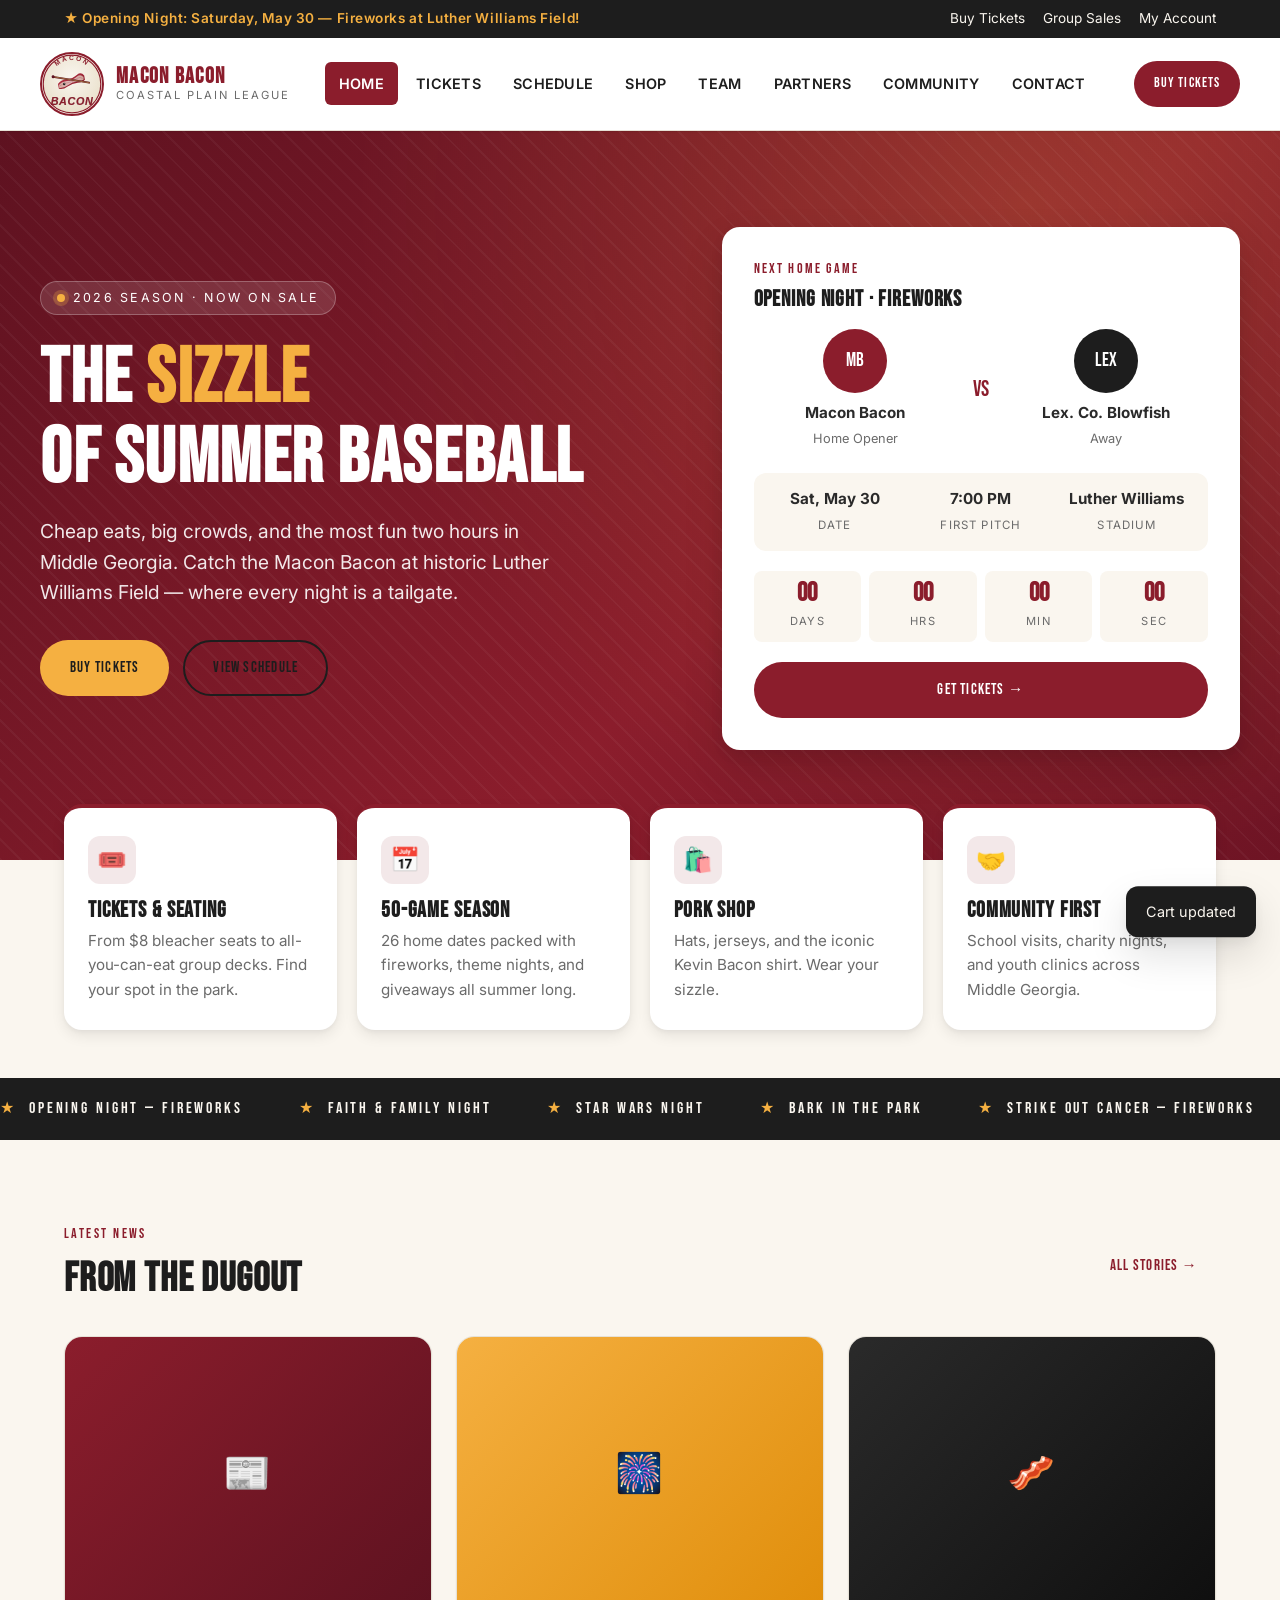
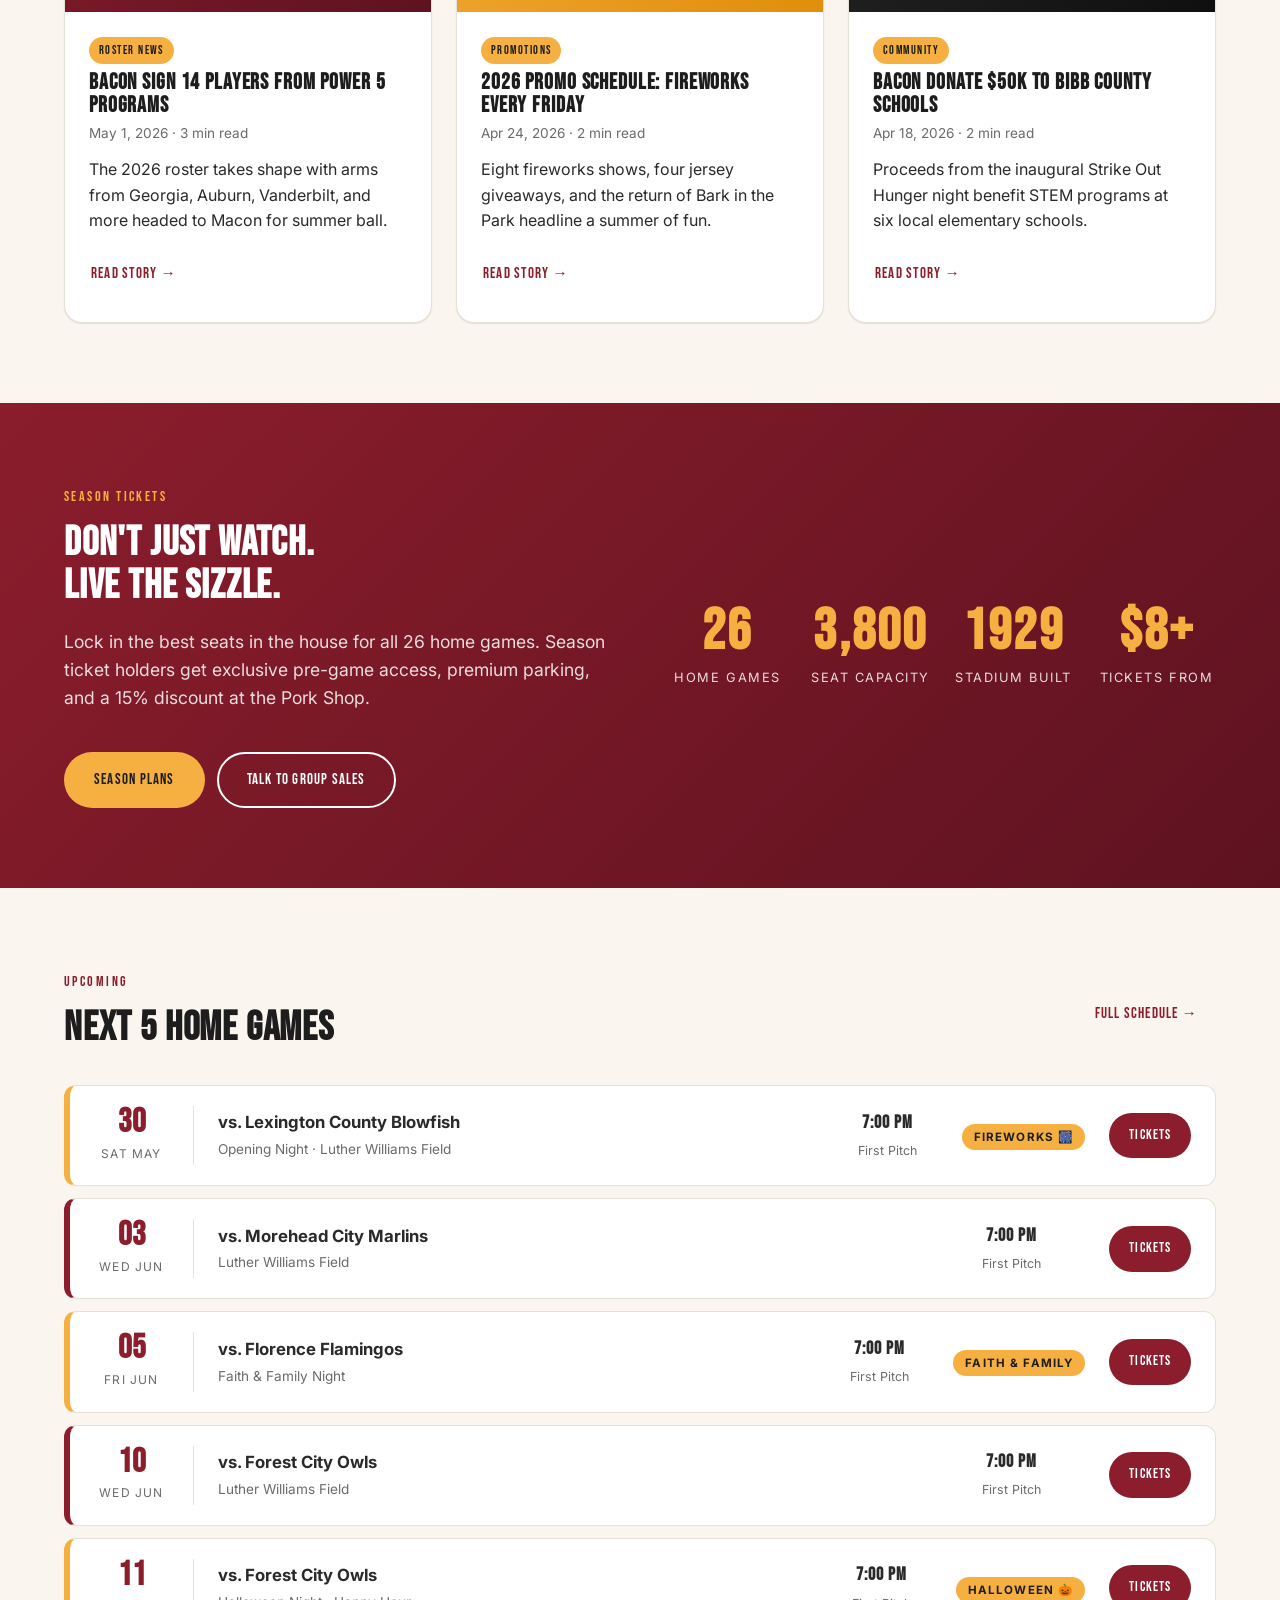
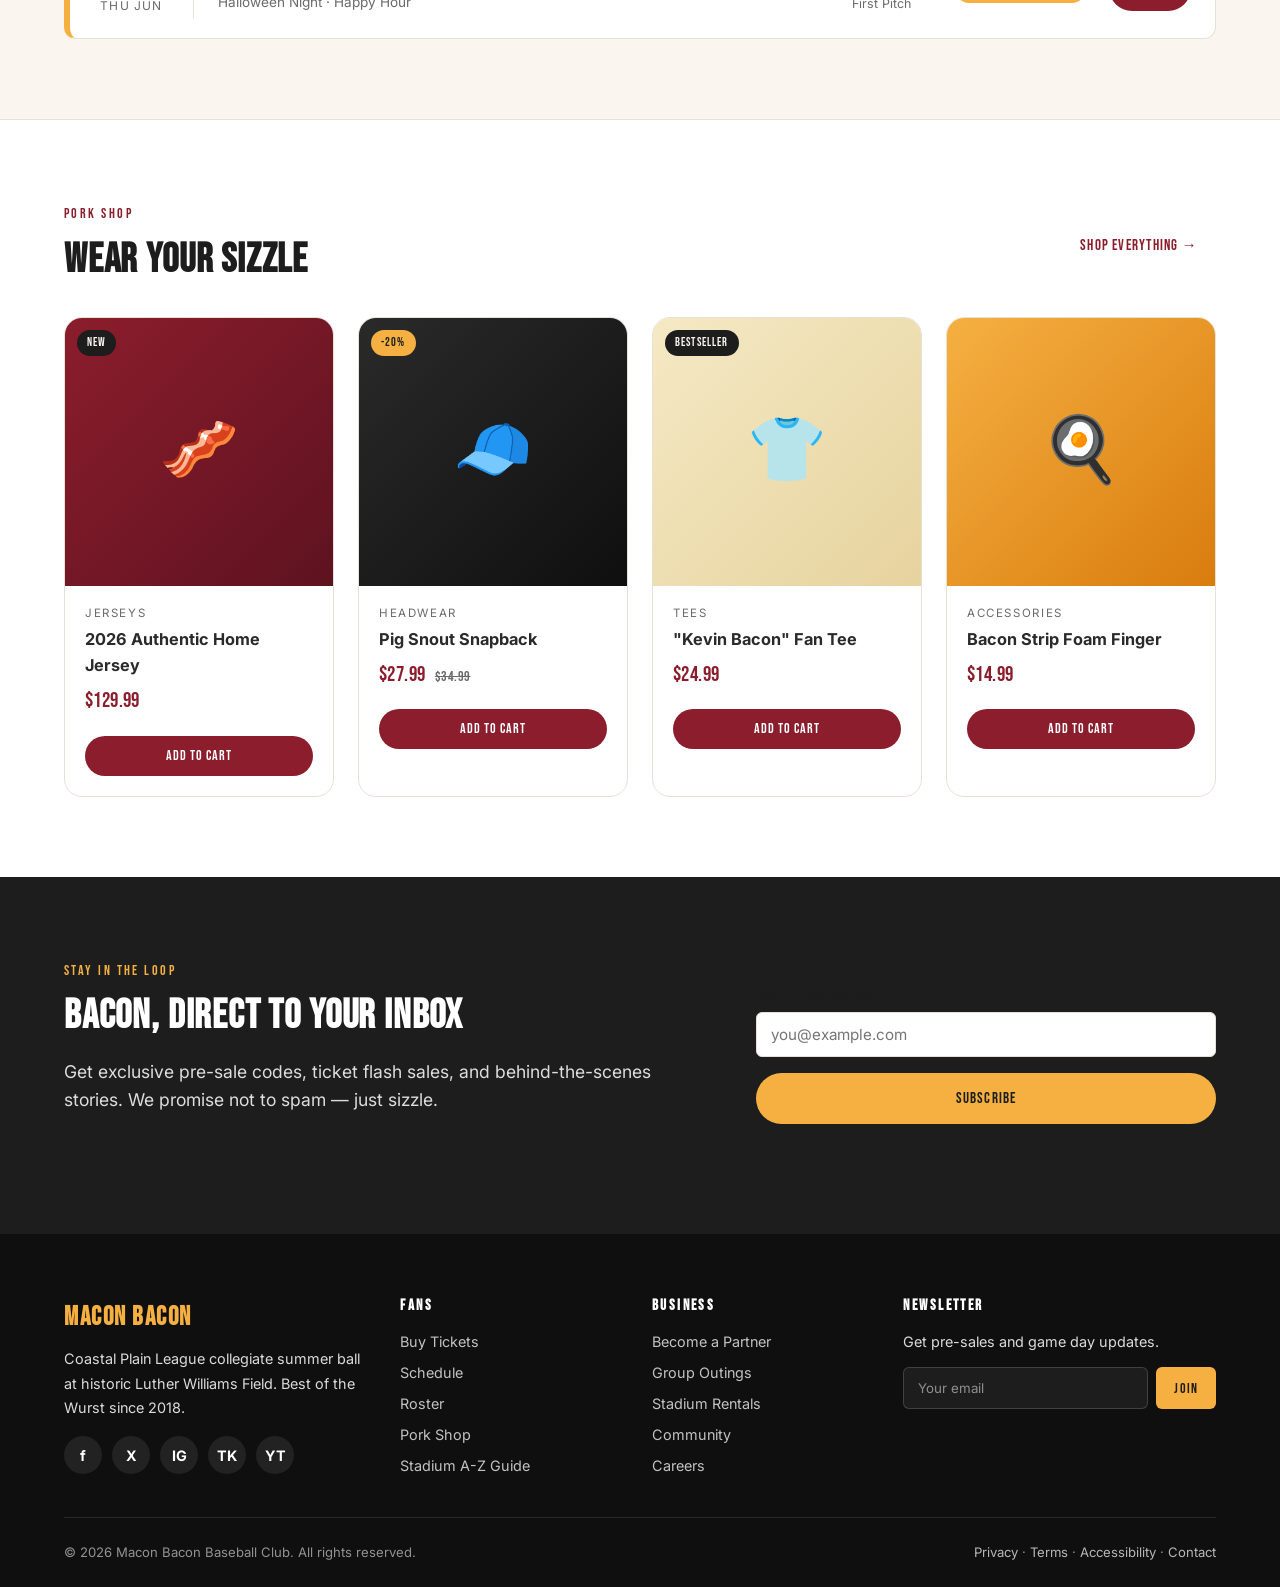
==== commit b26cc650: "Use real logo image and real 2026 schedule data - Replace placeholder MB circle with logo.png image " ====
--- a/index.html
+++ b/index.html
@@ -14,7 +14,7 @@
   <!-- Top bar -->
   <div class="top-bar">
     <div class="container top-bar-inner">
-      <div class="top-bar-promo">★ Opening Night: Friday, May 29 — Fireworks &amp; Free Bacon Strips!</div>
+      <div class="top-bar-promo">★ Opening Night: Saturday, May 30 — Fireworks at Luther Williams Field!</div>
       <div class="top-bar-links">
         <a href="tickets.html">Buy Tickets</a>
         <a href="contact.html">Group Sales</a>
@@ -27,7 +27,7 @@
   <header class="site-header">
     <div class="container nav">
       <a class="nav-logo" href="index.html">
-        <div class="nav-logo-mark">MB</div>
+        <img src="images/logo.png" alt="Macon Bacon" class="nav-logo-img" onerror="this.onerror=null;this.src='images/logo.svg';" />
         <div class="nav-logo-text">
           <strong>Macon Bacon</strong>
           <span>Coastal Plain League</span>
@@ -64,26 +64,26 @@
       </div>
       <div class="hero-card">
         <div class="hero-card-eyebrow">Next Home Game</div>
-        <h3 style="margin: 0;">Friday Night Fireworks</h3>
+        <h3 style="margin: 0;">Opening Night &middot; Fireworks</h3>
         <div class="matchup">
           <div class="matchup-team">
             <div class="crest home">MB</div>
             <strong>Macon Bacon</strong>
-            <span>14&ndash;6 &middot; Home</span>
+            <span>Home Opener</span>
           </div>
           <div class="matchup-vs">VS</div>
           <div class="matchup-team">
-            <div class="crest away">SAV</div>
-            <strong>Savannah Bananas</strong>
-            <span>12&ndash;8 &middot; Away</span>
+            <div class="crest away">LEX</div>
+            <strong>Lex. Co. Blowfish</strong>
+            <span>Away</span>
           </div>
         </div>
         <div class="matchup-meta">
-          <div><strong>Fri, May 29</strong><span>Date</span></div>
-          <div><strong>7:05 PM</strong><span>First Pitch</span></div>
+          <div><strong>Sat, May 30</strong><span>Date</span></div>
+          <div><strong>7:00 PM</strong><span>First Pitch</span></div>
           <div><strong>Luther Williams</strong><span>Stadium</span></div>
         </div>
-        <div class="countdown" data-countdown="2026-05-29T19:05:00" style="display:grid; grid-template-columns: repeat(4, 1fr); gap: 8px; margin-bottom: 20px;">
+        <div class="countdown" data-countdown="2026-05-30T19:00:00" style="display:grid; grid-template-columns: repeat(4, 1fr); gap: 8px; margin-bottom: 20px;">
           <div style="text-align:center; background: var(--color-cream); border-radius: 8px; padding: 10px;">
             <strong style="font-family: var(--font-display); font-size: 1.6rem; display: block; line-height: 1; color: var(--color-bacon-red);" data-cd-d>00</strong>
             <span style="font-size:.7rem; letter-spacing: .12em; text-transform: uppercase; color: var(--color-muted);">Days</span>
@@ -117,8 +117,8 @@
         </div>
         <div class="feature">
           <div class="feature-icon">📅</div>
-          <h3>56-Game Season</h3>
-          <p>28 home dates packed with fireworks, theme nights, and giveaways all summer long.</p>
+          <h3>50-Game Season</h3>
+          <p>26 home dates packed with fireworks, theme nights, and giveaways all summer long.</p>
         </div>
         <div class="feature">
           <div class="feature-icon">🛍️</div>
@@ -137,18 +137,24 @@
   <!-- Promo strip -->
   <div class="promo-strip">
     <div class="promo-strip-inner">
-      <span>Thirsty Thursday — $2 Drafts</span>
-      <span>Friday Night Fireworks</span>
-      <span>Saturday Family Funday</span>
-      <span>Sunday Kids Eat Free</span>
-      <span>Bark in the Park — Bring Your Dog</span>
-      <span>Military Appreciation Night</span>
-      <span>Thirsty Thursday — $2 Drafts</span>
-      <span>Friday Night Fireworks</span>
-      <span>Saturday Family Funday</span>
-      <span>Sunday Kids Eat Free</span>
-      <span>Bark in the Park — Bring Your Dog</span>
-      <span>Military Appreciation Night</span>
+      <span>Opening Night — Fireworks</span>
+      <span>Faith &amp; Family Night</span>
+      <span>Star Wars Night</span>
+      <span>Bark in the Park</span>
+      <span>Strike Out Cancer — Fireworks</span>
+      <span>Hawaiian Night</span>
+      <span>'80s Night — Jackie Robinson</span>
+      <span>Christmas in July</span>
+      <span>Military Appreciation</span>
+      <span>Opening Night — Fireworks</span>
+      <span>Faith &amp; Family Night</span>
+      <span>Star Wars Night</span>
+      <span>Bark in the Park</span>
+      <span>Strike Out Cancer — Fireworks</span>
+      <span>Hawaiian Night</span>
+      <span>'80s Night — Jackie Robinson</span>
+      <span>Christmas in July</span>
+      <span>Military Appreciation</span>
     </div>
   </div>
 
@@ -204,14 +210,14 @@
         <div>
           <span class="eyebrow">Season Tickets</span>
           <h2>Don't Just Watch.<br />Live the Sizzle.</h2>
-          <p class="section-lead">Lock in the best seats in the house for all 28 home games. Season ticket holders get exclusive pre-game access, premium parking, and a 15% discount at the Pork Shop.</p>
+          <p class="section-lead">Lock in the best seats in the house for all 26 home games. Season ticket holders get exclusive pre-game access, premium parking, and a 15% discount at the Pork Shop.</p>
           <div style="display:flex; gap: 12px; flex-wrap: wrap;">
             <a href="tickets.html" class="btn btn-sizzle">Season Plans</a>
             <a href="contact.html" class="btn btn-outline">Talk to Group Sales</a>
           </div>
         </div>
         <div class="stats">
-          <div class="stat"><strong>28</strong><span>Home Games</span></div>
+          <div class="stat"><strong>26</strong><span>Home Games</span></div>
           <div class="stat"><strong>3,800</strong><span>Seat Capacity</span></div>
           <div class="stat"><strong>1929</strong><span>Stadium Built</span></div>
           <div class="stat"><strong>$8+</strong><span>Tickets From</span></div>
@@ -232,38 +238,38 @@
       </div>
       <div class="schedule-list">
         <div class="game-row is-promo">
-          <div class="game-date"><strong>29</strong><span>Fri May</span></div>
-          <div class="game-matchup"><strong>vs. Savannah Bananas</strong><span>Coastal Plain League &middot; Opening Night</span></div>
-          <div class="game-time"><strong>7:05 PM</strong><span>First Pitch</span></div>
+          <div class="game-date"><strong>30</strong><span>Sat May</span></div>
+          <div class="game-matchup"><strong>vs. Lexington County Blowfish</strong><span>Opening Night &middot; Luther Williams Field</span></div>
+          <div class="game-time"><strong>7:00 PM</strong><span>First Pitch</span></div>
           <div><span class="game-promo-tag">Fireworks 🎆</span></div>
           <a href="tickets.html" class="btn btn-primary btn-sm">Tickets</a>
         </div>
         <div class="game-row">
-          <div class="game-date"><strong>30</strong><span>Sat May</span></div>
-          <div class="game-matchup"><strong>vs. Savannah Bananas</strong><span>Family Funday Saturday</span></div>
-          <div class="game-time"><strong>6:05 PM</strong><span>First Pitch</span></div>
-          <div><span class="game-promo-tag">Jersey Giveaway</span></div>
-          <a href="tickets.html" class="btn btn-primary btn-sm">Tickets</a>
-        </div>
-        <div class="game-row">
-          <div class="game-date"><strong>02</strong><span>Tue Jun</span></div>
-          <div class="game-matchup"><strong>vs. High Point-Thomasville HiToms</strong><span>Tuesday Trivia Night</span></div>
-          <div class="game-time"><strong>7:05 PM</strong><span>First Pitch</span></div>
-          <div><span class="game-promo-tag">$2 Hot Dogs</span></div>
+          <div class="game-date"><strong>03</strong><span>Wed Jun</span></div>
+          <div class="game-matchup"><strong>vs. Morehead City Marlins</strong><span>Luther Williams Field</span></div>
+          <div class="game-time"><strong>7:00 PM</strong><span>First Pitch</span></div>
+          <div></div>
           <a href="tickets.html" class="btn btn-primary btn-sm">Tickets</a>
         </div>
         <div class="game-row is-promo">
           <div class="game-date"><strong>05</strong><span>Fri Jun</span></div>
-          <div class="game-matchup"><strong>vs. Forest City Owls</strong><span>Bark in the Park Night</span></div>
-          <div class="game-time"><strong>7:05 PM</strong><span>First Pitch</span></div>
-          <div><span class="game-promo-tag">Bring Your Dog 🐶</span></div>
+          <div class="game-matchup"><strong>vs. Florence Flamingos</strong><span>Faith &amp; Family Night</span></div>
+          <div class="game-time"><strong>7:00 PM</strong><span>First Pitch</span></div>
+          <div><span class="game-promo-tag">Faith &amp; Family</span></div>
           <a href="tickets.html" class="btn btn-primary btn-sm">Tickets</a>
         </div>
         <div class="game-row">
-          <div class="game-date"><strong>06</strong><span>Sat Jun</span></div>
-          <div class="game-matchup"><strong>vs. Forest City Owls</strong><span>Star Wars Night</span></div>
-          <div class="game-time"><strong>6:05 PM</strong><span>First Pitch</span></div>
-          <div><span class="game-promo-tag">Theme Jerseys</span></div>
+          <div class="game-date"><strong>10</strong><span>Wed Jun</span></div>
+          <div class="game-matchup"><strong>vs. Forest City Owls</strong><span>Luther Williams Field</span></div>
+          <div class="game-time"><strong>7:00 PM</strong><span>First Pitch</span></div>
+          <div></div>
+          <a href="tickets.html" class="btn btn-primary btn-sm">Tickets</a>
+        </div>
+        <div class="game-row is-promo">
+          <div class="game-date"><strong>11</strong><span>Thu Jun</span></div>
+          <div class="game-matchup"><strong>vs. Forest City Owls</strong><span>Halloween Night &middot; Happy Hour</span></div>
+          <div class="game-time"><strong>7:00 PM</strong><span>First Pitch</span></div>
+          <div><span class="game-promo-tag">Halloween 🎃</span></div>
           <a href="tickets.html" class="btn btn-primary btn-sm">Tickets</a>
         </div>
       </div>
--- a/css/styles.css
+++ b/css/styles.css
@@ -191,6 +191,15 @@
   gap: 12px;
   text-decoration: none;
   color: var(--color-charcoal);
+}
+.nav-logo-img {
+  width: 64px;
+  height: 64px;
+  border-radius: 50%;
+  object-fit: contain;
+  background: var(--color-cream);
+  border: 2px solid var(--color-bacon-red);
+  flex-shrink: 0;
 }
 .nav-logo-mark {
   width: 56px;
